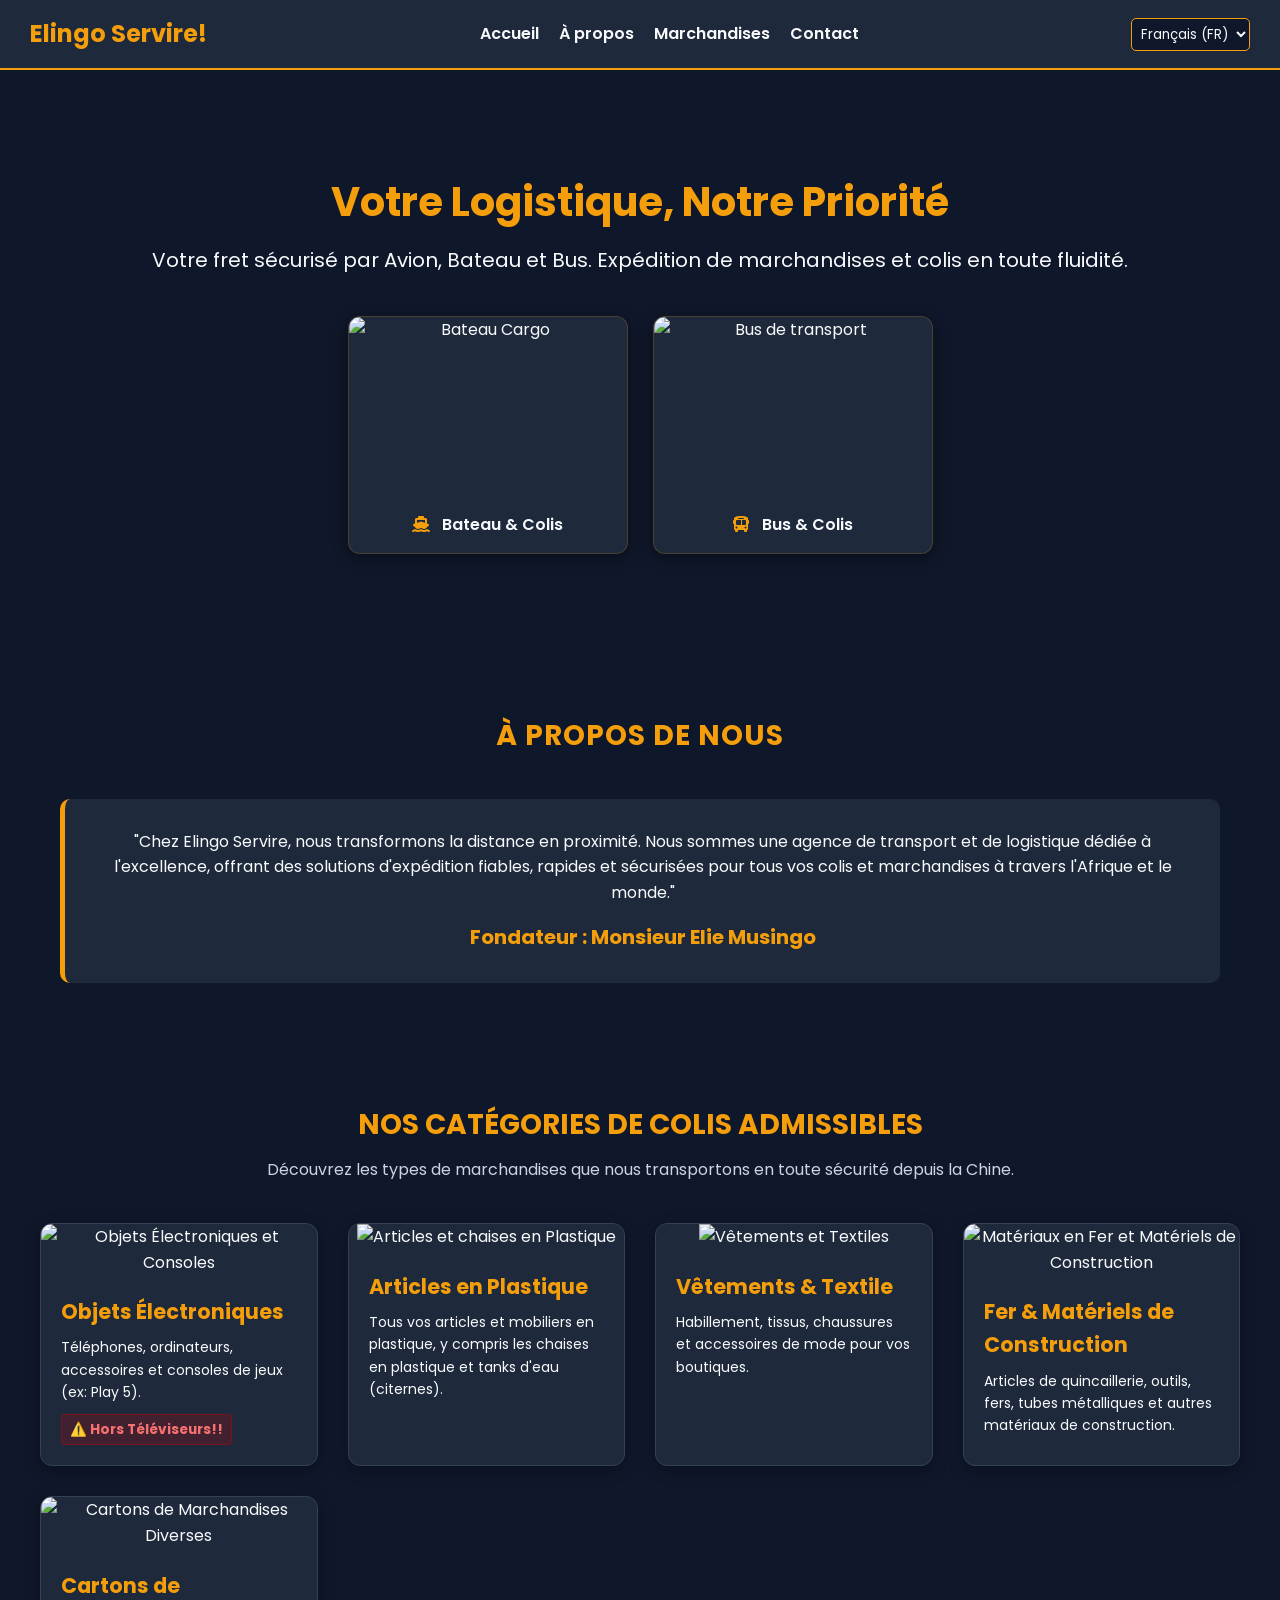
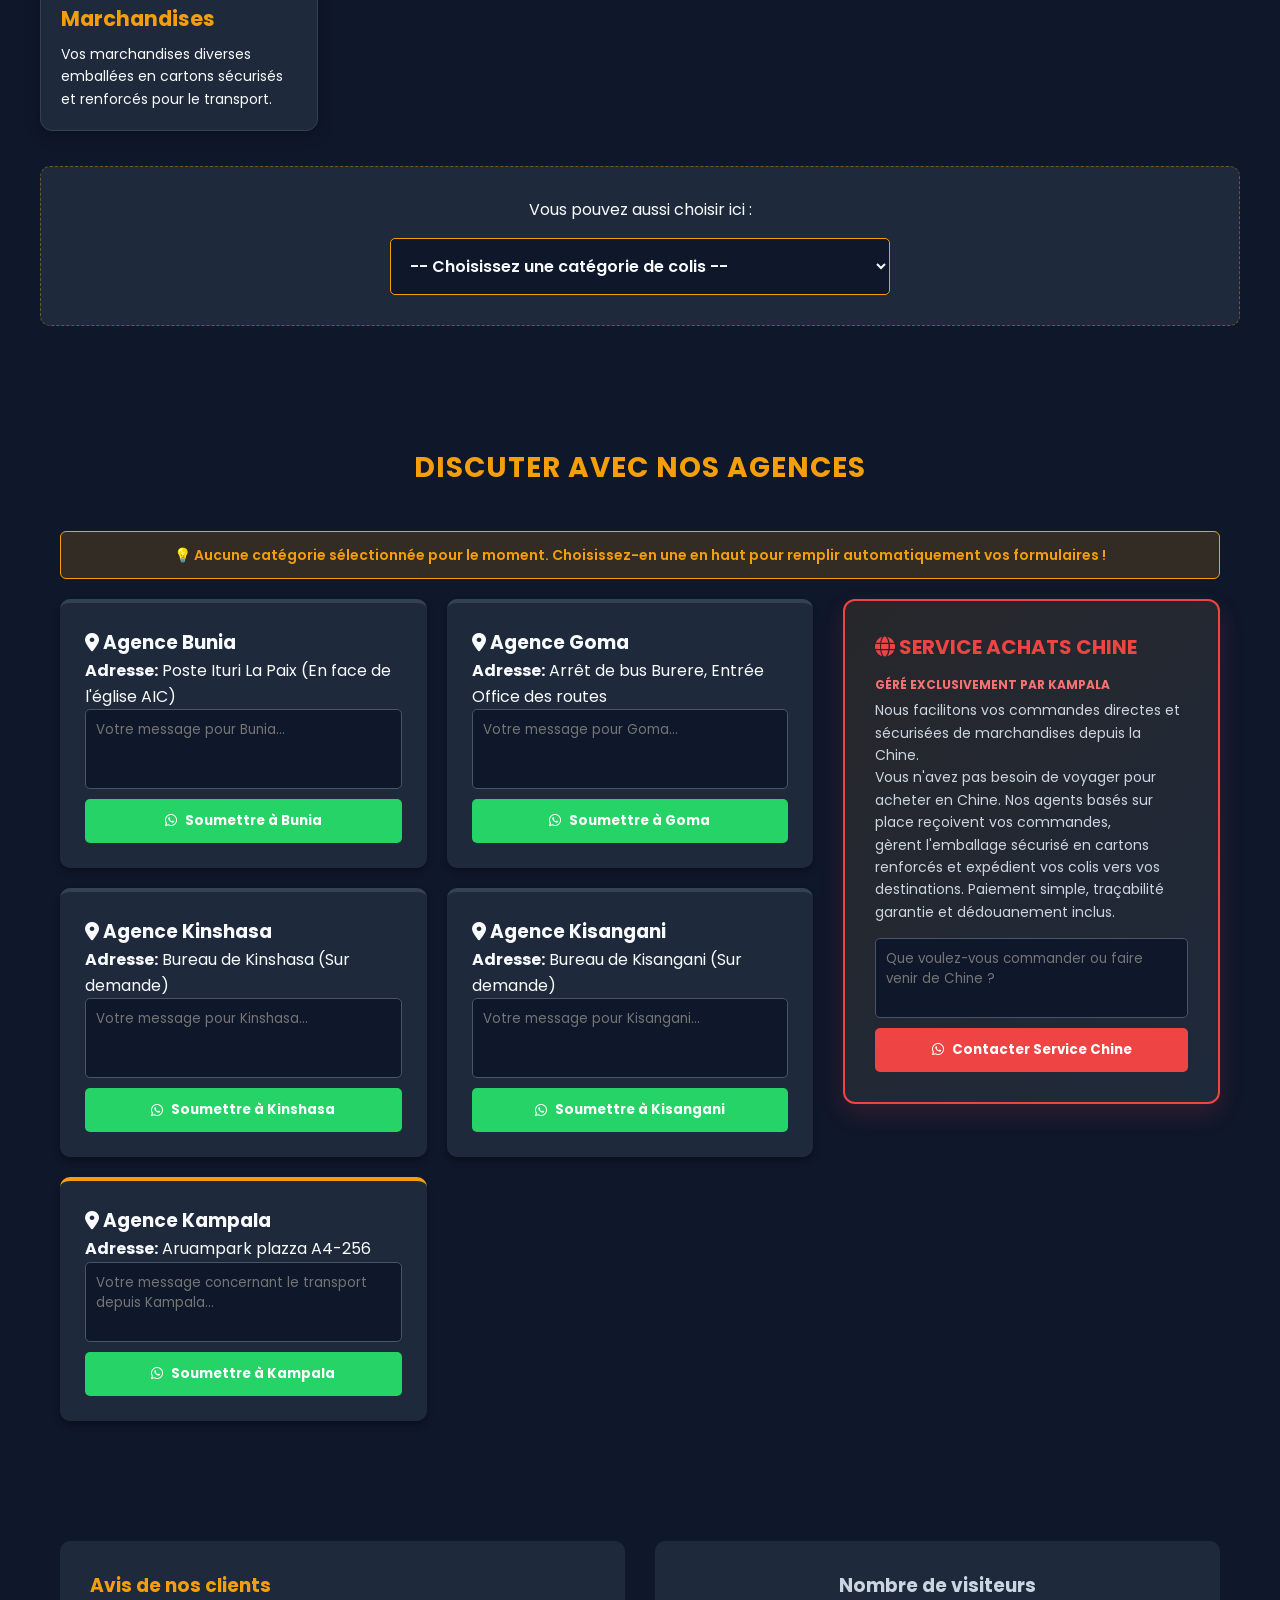
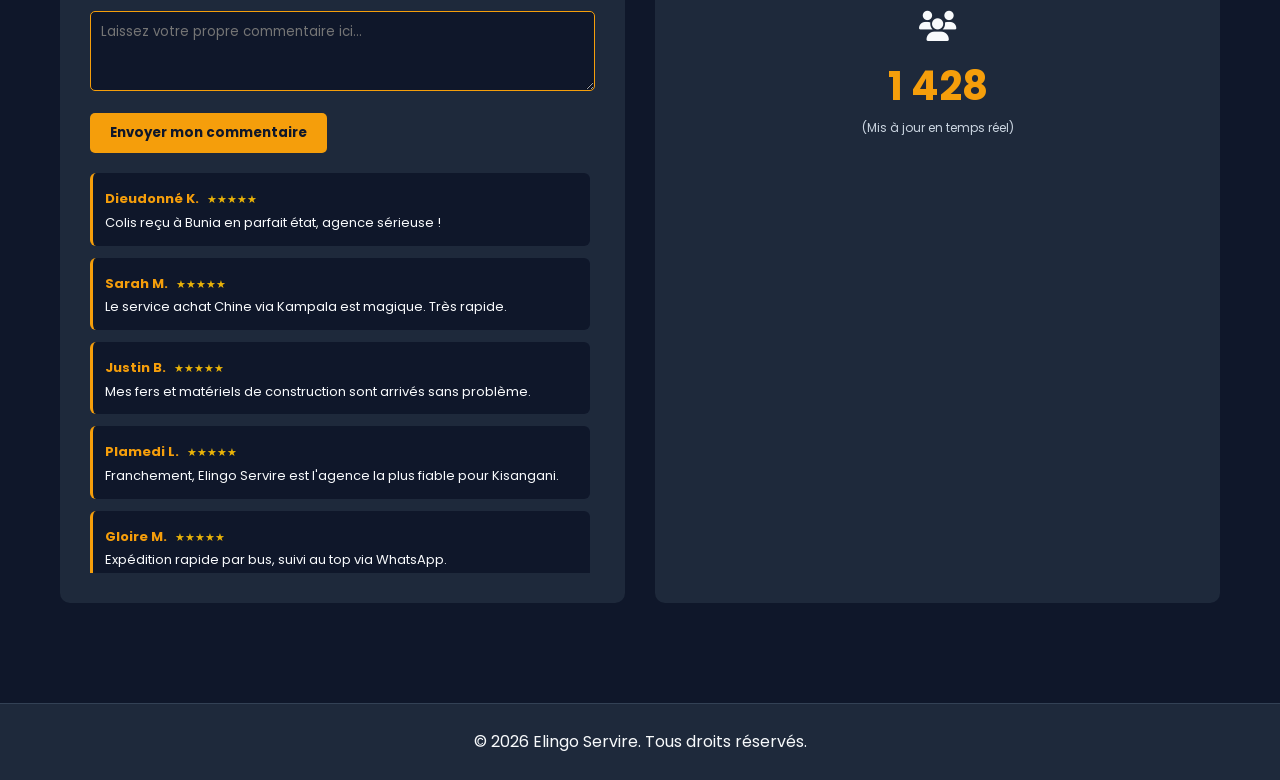
==== index.html @ d3110a07 "Update index.html" ====
<!DOCTYPE html>
<html lang="fr">
<head>
    <meta charset="UTF-8">
    <meta name="viewport" content="width=device-width, initial-scale=1.0">
    <title>Elingo Express - Agence de Transport et Logistique!</title>
    
    <!-- Importation de la police CSS Poppins -->
    <link href="https://fonts.googleapis.com/css2?family=Poppins:wght@300;400;600;700&display=swap" rel="stylesheet">
    <!-- Icônes FontAwesome -->
    <link rel="stylesheet" href="https://cdnjs.cloudflare.com/ajax/libs/font-awesome/6.4.0/css/all.min.css">
    
    <!-- Lien vers le fichier CSS séparé -->
    <link rel="stylesheet" href="styleelingovrai.css">
</head>
<body>

    <!-- HEADER -->
    <header>
        <div class="logo">
            <h1>Elingo Servire!</h1>
        </div>
        <nav>
            <ul>
                <li><a href="#accueil">Accueil</a></li>
                <li><a href="#apropos">À propos</a></li>
                <li><a href="#categories">Marchandises</a></li>
                <li><a href="#contact">Contact</a></li>
            </ul>
        </nav>
        <div class="lang-switch">
            <select>
                <option value="fr">Français (FR)</option>
                <option value="en">English (EN)</option>
            </select>
        </div>
    </header>

    <!-- HERO SECTION -->
    <section id="accueil" class="hero">
        <h2>Votre Logistique, Notre Priorité</h2>
        <p>Votre fret sécurisé par Avion, Bateau et Bus. Expédition de marchandises et colis en toute fluidité.</p>
        
        <div class="transport-grid">
            <div class="transport-card">
                <img src="https://images.unsplash.com/photo-1494412574643-ff11b0a5c1c3?auto=format&fit=crop&q=80&w=500" alt="Bateau Cargo">
                <div class="card-info">
                    <i class="fa-solid fa-ship"></i> Bateau & Colis
                </div>
            </div>
            
            <div class="transport-card">
                <img src="https://images.unsplash.com/photo-1544620347-c4fd4a3d5957?auto=format&fit=crop&q=80&w=500" alt="Bus de transport">
                <div class="card-info">
                    <i class="fa-solid fa-bus"></i> Bus & Colis
                </div>
            </div>
        </div>
    </section>

    <!-- A PROPOS -->
    <section id="apropos" class="section">
        <h2 class="section-title">À Propos de Nous</h2>
        <div class="about-box">
            <p>"Chez Elingo Servire, nous transformons la distance en proximité. Nous sommes une agence de transport et de logistique dédiée à l'excellence, offrant des solutions d'expédition fiables, rapides et sécurisées pour tous vos colis et marchandises à travers l'Afrique et le monde."</p>
            <span class="founder">Fondateur : Monsieur Elie Musingo</span>
        </div>
    </section>

    <!-- Section Catégories de Colis - Elingo Servire -->
    <section id="categories" class="categories-section">
        <h2>Nos Catégories de Colis Admissibles</h2>
        <p class="section-subtitle">Découvrez les types de marchandises que nous transportons en toute sécurité depuis la Chine.</p>

        <div class="categories-grid">
            
            <!-- 1. Objets Électroniques -->
            <div class="category-card">
                <div class="category-image">
                    <img src="https://images.unsplash.com/photo-1511707171634-5f897ff02aa9?auto=format&fit=crop&q=80&w=500" alt="Objets Électroniques et Consoles">
                </div>
                <div class="category-content">
                    <h3>Objets Électroniques</h3>
                    <p>Téléphones, ordinateurs, accessoires et consoles de jeux (ex: Play 5).</p>
                    <span class="warning-tag">⚠️ Hors Téléviseurs!!</span>
                </div>
            </div>

            <!-- 2. Articles en Plastique -->
            <div class="category-card">
                <div class="category-image">
                    <img src="https://images.unsplash.com/photo-1567538096630-e0c55bd6374c?auto=format&fit=crop&q=80&w=500" alt="Articles et chaises en Plastique">
                </div>
                <div class="category-content">
                    <h3>Articles en Plastique</h3>
                    <p>Tous vos articles et mobiliers en plastique, y compris les chaises en plastique et tanks d'eau (citernes).</p>
                </div>
            </div>

            <!-- 3. Vêtements & Textile -->
            <div class="category-card">
                <div class="category-image">
                    <img src="https://images.unsplash.com/photo-1489987707025-afc232f7ea0f?auto=format&fit=crop&q=80&w=500" alt="Vêtements et Textiles">
                </div>
                <div class="category-content">
                    <h3>Vêtements &amp; Textile</h3>
                    <p>Habillement, tissus, chaussures et accessoires de mode pour vos boutiques.</p>
                </div>
            </div>

            <!-- 4. Matériaux en Fer & Construction -->
            <div class="category-card">
                <div class="category-image">
                    <img src="https://images.unsplash.com/photo-1504307651254-35680f356dfd?auto=format&fit=crop&q=80&w=500" alt="Matériaux en Fer et Matériels de Construction">
                </div>
                <div class="category-content">
                    <h3>Fer &amp; Matériels de Construction</h3>
                    <p>Articles de quincaillerie, outils, fers, tubes métalliques et autres matériaux de construction.</p>
                </div>
            </div>

            <!-- 5. Cartons de Marchandises -->
            <div class="category-card">
                <div class="category-image">
                    <img src="https://images.unsplash.com/photo-1566576721346-d4a3b4eaeb55?auto=format&fit=crop&q=80&w=500" alt="Cartons de Marchandises Diverses">
                </div>
                <div class="category-content">
                    <h3>Cartons de Marchandises</h3>
                    <p>Vos marchandises diverses emballées en cartons sécurisés et renforcés pour le transport.</p>
                </div>
            </div>

        </div>

        <!-- Menu déroulant classique mis à jour dynamiquement -->
        <div class="category-selection">
            <p>Vous pouvez aussi choisir ici :</p>
            <select id="main-dropdown" onchange="selectCategory(this.value)">
                <option value="">-- Choisissez une catégorie de colis --</option>
                <option value="Appareils Électroniques (Sauf Télévisions)">Appareils Électroniques (Sauf Télévisions)</option>
                <option value="Articles en Plastique">Articles en Plastique</option>
                <option value="Vêtements et Textiles">Vêtements et Textiles</option>
                <option value="Fer & Matériels de Construction">Fer & Matériels de Construction</option>
                <option value="Cartons de Marchandises">Cartons de Marchandises Diverses</option>
            </select>
        </div>
    </section>

    <!-- SECTION CONTACT -->
    <section id="contact" class="section">
        <h2 class="section-title">Discuter avec nos Agences</h2>
        
        <div class="selection-alert" id="alert-statut">
            💡 Aucune catégorie sélectionnée pour le moment. Choisissez-en une en haut pour remplir automatiquement vos formulaires !
        </div>

        <div class="contact-layout">
            
            <!-- PARTIE GAUCHE : TOUTES LES AGENCES CLASSIQUES -->
            <div class="left-agencies">
                <div class="agencies-grid">
                    
                    <!-- BUNIA -->
                    <div class="agency-card">
                        <h3><i class="fa-solid fa-location-dot"></i> Agence Bunia</h3>
                        <p><strong>Adresse:</strong> Poste Ituri La Paix (En face de l'église AIC)</p>
                        <div class="wa-form">
                            <input type="hidden" id="num-bunia" value="+243813342215">
                            <textarea id="msg-bunia" placeholder="Votre message pour Bunia..."></textarea>
                            <button class="btn-wa" onclick="sendWA('num-bunia', 'msg-bunia')"><i class="fa-brands fa-whatsapp"></i> Soumettre à Bunia</button>
                        </div>
                    </div>

                    <!-- GOMA -->
                    <div class="agency-card">
                        <h3><i class="fa-solid fa-location-dot"></i> Agence Goma</h3>
                        <p><strong>Adresse:</strong> Arrêt de bus Burere, Entrée Office des routes</p>
                        <div class="wa-form">
                            <input type="hidden" id="num-goma" value="+243818542655">
                            <textarea id="msg-goma" placeholder="Votre message pour Goma..."></textarea>
                            <button class="btn-wa" onclick="sendWA('num-goma', 'msg-goma')"><i class="fa-brands fa-whatsapp"></i> Soumettre à Goma</button>
                        </div>
                    </div>

                    <!-- KINSHASA -->
                    <div class="agency-card">
                        <h3><i class="fa-solid fa-location-dot"></i> Agence Kinshasa</h3>
                        <p><strong>Adresse:</strong> Bureau de Kinshasa (Sur demande)</p>
                        <div class="wa-form">
                            <input type="hidden" id="num-kin" value="+243971834538">
                            <textarea id="msg-kin" placeholder="Votre message pour Kinshasa..."></textarea>
                            <button class="btn-wa" onclick="sendWA('num-kin', 'msg-kin')"><i class="fa-brands fa-whatsapp"></i> Soumettre à Kinshasa</button>
                        </div>
                    </div>

                    <!-- KISANGANI -->
                    <div class="agency-card">
                        <h3><i class="fa-solid fa-location-dot"></i> Agence Kisangani</h3>
                        <p><strong>Adresse:</strong> Bureau de Kisangani (Sur demande)</p>
                        <div class="wa-form">
                            <input type="hidden" id="num-kis" value="+243813671477">
                            <textarea id="msg-kis" placeholder="Votre message pour Kisangani..."></textarea>
                            <button class="btn-wa" onclick="sendWA('num-kis', 'msg-kis')"><i class="fa-brands fa-whatsapp"></i> Soumettre à Kisangani</button>
                        </div>
                    </div>

                    <!-- KAMPALA (Transport) -->
                    <div class="agency-card kampala">
                        <h3><i class="fa-solid fa-location-dot"></i> Agence Kampala</h3>
                        <p><strong>Adresse:</strong> Aruampark plazza A4-256</p>
                        <div class="wa-form">
                            <input type="hidden" id="num-kampala" value="+256740598427">
                            <textarea id="msg-kampala" placeholder="Votre message concernant le transport depuis Kampala..."></textarea>
                            <button class="btn-wa" onclick="sendWA('num-kampala', 'msg-kampala')"><i class="fa-brands fa-whatsapp"></i> Soumettre à Kampala</button>
                        </div>
                    </div>

                </div>
            </div>

            <!-- PARTIE DROITE : SERVICE ACHATS CHINE -->
            <div class="right-china-exclusive">
                <div class="china-card">
                    <h3><i class="fa-solid fa-globe"></i> Service Achats Chine</h3>
                    <p style="color: #f87171; font-weight: bold; font-size: 12px; margin-bottom: 5px;">GÉRÉ EXCLUSIVEMENT PAR KAMPALA</p>
                    <p>Nous facilitons vos commandes directes et sécurisées de marchandises depuis la Chine.<br>
                       Vous n'avez pas besoin de voyager pour acheter en Chine. Nos agents basés sur place reçoivent vos commandes,<br>
                       gèrent l'emballage sécurisé en cartons renforcés et expédient vos colis vers vos destinations.
                       Paiement simple, traçabilité garantie et dédouanement inclus.
                    </p>
                    <div class="wa-form">
                        <input type="hidden" id="num-chine" value="+256746023562">
                        <textarea id="msg-chine" placeholder="Que voulez-vous commander ou faire venir de Chine ?"></textarea>
                        <button class="btn-wa" style="background: #ef4444;" onclick="sendWA('num-chine', 'msg-chine')"><i class="fa-brands fa-whatsapp"></i> Contacter Service Chine</button>
                    </div>
                </div>
            </div>

        </div>
    </section>

    <!-- INTERACTION -->
    <section class="section interaction-section">
        <div class="comments">
            <h3 style="color:var(--accent); margin-bottom: 10px;">Avis de nos clients</h3>
            <textarea id="user-new-comment" placeholder="Laissez votre propre commentaire ici..."></textarea>
            <button class="btn-submit" onclick="addUserComment()">Envoyer mon commentaire</button>
            
            <div class="comments-list" id="box-comments">
                <div class="comment-item"><span class="user">Dieudonné K.</span><span class="stars">★★★★★</span><p class="text">Colis reçu à Bunia en parfait état, agence sérieuse !</p></div>
                <div class="comment-item"><span class="user">Sarah M.</span><span class="stars">★★★★★</span><p class="text">Le service achat Chine via Kampala est magique. Très rapide.</p></div>
                <div class="comment-item"><span class="user">Justin B.</span><span class="stars">★★★★★</span><p class="text">Mes fers et matériels de construction sont arrivés sans problème.</p></div>
                <div class="comment-item"><span class="user">Plamedi L.</span><span class="stars">★★★★★</span><p class="text">Franchement, Elingo Servire est l'agence la plus fiable pour Kisangani.</p></div>
                <div class="comment-item"><span class="user">Gloire M.</span><span class="stars">★★★★★</span><p class="text">Expédition rapide par bus, suivi au top via WhatsApp.</p></div>
                <div class="comment-item"><span class="user">Ester N.</span><span class="stars">★★★★★</span><p class="text">Mes cartons de marchandises de Kinshasa sont arrivés à temps.</p></div>
                <div class="comment-item"><span class="user">Moïse T.</span><span class="stars">★★★★★</span><p class="text">Excellent service client à Bunia, très accueillants en face de l'église AIC.</p></div>
                <div class="comment-item"><span class="user">Anny B.</span><span class="stars">★★★★★</span><p class="text">Les vêtements commandés en gros sont arrivés bien emballés.</p></div>
                <div class="comment-item"><span class="user">Christian K.</span><span class="stars">★★★★★</span><p class="text">Aucune casse sur mes articles en plastique, je recommande à 100%.</p></div>
                <div class="comment-item"><span class="user">Papy L.</span><span class="stars">★★★★★</span><p class="text">Mon iPhone est arrivé en sécurité, l'électronique est très bien gérée.</p></div>
                <div class="comment-item"><span class="user">Rachel Z.</span><span class="stars">★★★★★</span><p class="text">Les prix de transport depuis Kampala sont très compétitifs.</p></div>
                <div class="comment-item"><span class="user">Jonathan M.</span><span class="stars">★★★★★</span><p class="text">Le bureau de Goma à l'entrée Office des routes est très pro.</p></div>
                <div class="comment-item"><span class="user">Dorcas K.</span><span class="stars">★★★★★</span><p class="text">Toujours satisfaite de mes expéditions mensuelles avec eux.</p></div>
                <div class="comment-item"><span class="user">Patrick S.</span><span class="stars">★★★★★</span><p class="text">Achat sécurisé en Chine, merci à l'équipe de Kampala pour la gestion.</p></div>
                <div class="comment-item"><span class="user">Grace W.</span><span class="stars">★★★★★</span><p class="text">Rapidité, sécurité et transparence. Rien à dire.</p></div>
                <div class="comment-item"><span class="user">Samuel L.</span><span class="stars">★★★★★</span><p class="text">Mes gros colis en carton sont arrivés intacts à Kisangani.</p></div>
                <div class="comment-item"><span class="user">Nathalie M.</span><span class="stars">★★★★★</span><p class="text">La communication par WhatsApp est directe et instantanée.</p></div>
                <div class="comment-item"><span class="user">David O.</span><span class="stars">★★★★★</span><p class="text">Fidèle client depuis un moment, jamais déçu par Elingo Servire.</p></div>
                <div class="comment-item"><span class="user">Merci J.</span><span class="stars">★★★★★</span><p class="text">Le chargement par bateau arrive exactement à la date prévue.</p></div>
                <div class="comment-item"><span class="user">Isaac T.</span><span class="stars">★★★★★</span><p class="text">Meilleure agence de logistique pour expédier vers l'Ituri !</p></div>
            </div>
        </div>
        
        <div class="stats" style="text-align: center;">
            <h3 style="color:var(--text-muted);">Nombre de visiteurs</h3>
            <i class="fa-solid fa-users" style="font-size: 30px; margin-top: 10px;"></i>
            <span class="counter" id="visitor-count">1 428</span>
            <p style="font-size: 12px; color: var(--text-muted);">(Mis à jour en temps réel)</p>
        </div>
    </section>

    <!-- FOOTER -->
    <footer>
        <p>&copy; 2026 Elingo Servire. Tous droits réservés.</p>
    </footer>

    <!-- SCRIPT LOGIQUE DES ACTIONS -->
    <script>
        function selectCategory(categoryName) {
            if(!categoryName) return;

            // 1. Mettre à jour l'alerte de statut informative
            document.getElementById('alert-statut').innerHTML = "✅ Catégorie choisie : <strong>" + categoryName + "</strong>. Choisissez maintenant l'agence ci-dessous pour envoyer votre demande.";
            document.getElementById('alert-statut').style.background = "rgba(37, 211, 102, 0.15)";
            document.getElementById('alert-statut').style.borderColor = "#25D366";
            document.getElementById('alert-statut').style.color = "#25D366";

            // 2. Préremplir automatiquement les zones de texte de chaque agence
            var defaultText = "Bonjour Elingo Express, je souhaite expédier un colis de la catégorie : " + categoryName + ". Pouvez-vous me donner la procédure et les tarifs ?";
            var chinaText = "Bonjour, je souhaite effectuer des achats en Chine concernant des articles de type : " + categoryName + ". Comment faire ?";
            
            document.getElementById('msg-bunia').value = defaultText;
            document.getElementById('msg-goma').value = defaultText;
            document.getElementById('msg-kin').value = defaultText;
            document.getElementById('msg-kis').value = defaultText;
            document.getElementById('msg-kampala').value = defaultText;
            document.getElementById('msg-chine').value = chinaText;

            // 3. Scroller l'utilisateur vers la section des agences
            document.getElementById('contact').scrollIntoView({ behavior: 'smooth' });
        }

        function sendWA(idNumber, idMessage) {
            var phoneNumber = document.getElementById(idNumber).value;
            var message = document.getElementById(idMessage).value;
            
            if(message.trim() === "") {
                alert("Veuillez d'abord choisir une catégorie d'article en haut ou écrire un message.");
                return;
            }
            
            var url = "https://wa.me/" + phoneNumber + "?text=" + encodeURIComponent(message);
            window.open(url, "_blank");
        }

        function addUserComment() {
            var txt = document.getElementById('user-new-comment').value;
            if(txt.trim() === "") {
                alert("Veuillez écrire un texte d'abord.");
                return;
            }
            var container = document.getElementById('box-comments');
            var div = document.createElement('div');
            div.className = 'comment-item';
            div.innerHTML = '<span class="user">Client Anonyme</span><span class="stars">★★★★★</span><p class="text">' + txt + '</p>';
            container.insertBefore(div, container.firstChild);
            document.getElementById('user-new-comment').value = "";
            alert("Merci pour votre avis !");
        }

        let count = 1428;
        setInterval(() => {
            if(Math.random() > 0.7) {
                count++;
                document.getElementById('visitor-count').innerText = count.toLocaleString('fr-FR');
            }
        }, 5000);
    </script>
</body>
</html>
---- styleelingovrai.css ----
/* Thème sombre, moderne et professionnel */
:root {
    --bg-dark: #0f172a;      /* Bleu nuit profond */
    --bg-card: #1e293b;      /* Bleu gris pour les sections */
    --accent: #f59e0b;       /* Orange/Or pour l'action */
    --text-light: #f8fafc;   /* Blanc cassé pour le texte */
    --text-muted: #cbd5e1;
    --transition: all 0.3s ease;
}

* {
    box-sizing: border-box;
    margin: 0;
    padding: 0;
    font-family: 'Poppins', sans-serif;
}

body {
    background-color: var(--bg-dark);
    color: var(--text-light);
    line-height: 1.6;
    scroll-behavior: smooth; /* Défilement fluide automatique */
}

/* --- HEADER & NAVIGATION --- */
header {
    background-color: var(--bg-card);
    padding: 15px 30px;
    display: flex;
    justify-content: space-between;
    align-items: center;
    border-bottom: 2px solid var(--accent);
    position: sticky;
    top: 0;
    z-index: 1000;
}
.logo h1 {
    color: var(--accent);
    font-weight: 700;
    font-size: 24px;
}
nav ul {
    list-style: none;
    display: flex;
    gap: 20px;
}
nav a {
    color: var(--text-light);
    text-decoration: none;
    font-weight: 600;
    transition: var(--transition);
}
nav a:hover { color: var(--accent); }

.lang-switch select {
    background: var(--bg-dark);
    color: var(--text-light);
    border: 1px solid var(--accent);
    padding: 5px;
    border-radius: 5px;
    cursor: pointer;
}

/* --- HERO SECTION --- */
.hero {
    text-align: center;
    padding: 100px 20px;
    background: linear-gradient(rgba(15, 23, 42, 0.88), rgba(15, 23, 42, 0.88)), url('https://images.unsplash.com/photo-1586528116311-ad8dd3c8310d?auto=format&fit=crop&q=80&w=1200') center/cover no-repeat;
}
.hero h2 { font-size: 40px; margin-bottom: 10px; color: var(--accent); font-weight: 700; }
.hero p { font-size: 20px; color: var(--text-light); margin-bottom: 40px; }

.transport-grid {
    display: flex;
    justify-content: center;
    gap: 25px;
    max-width: 800px;
    margin: 0 auto;
    flex-wrap: wrap;
}
.transport-card {
    background: var(--bg-card);
    border-radius: 12px;
    overflow: hidden;
    border: 1px solid rgba(245, 158, 11, 0.2);
    box-shadow: 0 4px 15px rgba(0,0,0,0.4);
    width: 280px;
    transition: var(--transition);
}
.transport-card:hover {
    transform: translateY(-5px);
    border-color: var(--accent);
    box-shadow: 0 8px 25px rgba(245, 158, 11, 0.2);
}
.transport-card img {
    width: 100%;
    height: 180px;
    object-fit: cover;
    display: block;
}
.transport-card .card-info {
    padding: 15px;
    text-align: center;
    font-weight: 600;
    font-size: 16px;
}
.transport-card i { color: var(--accent); margin-right: 8px; }

/* --- SECTIONS COMMUNES --- */
.section { padding: 60px 20px; max-width: 1200px; margin: 0 auto; }
.section-title {
    text-align: center;
    font-size: 28px;
    margin-bottom: 40px;
    color: var(--accent);
    text-transform: uppercase;
    font-weight: 700;
    letter-spacing: 1px;
}

/* --- A PROPOS --- */
.about-box {
    background: var(--bg-card);
    padding: 30px;
    border-radius: 10px;
    text-align: center;
    border-left: 5px solid var(--accent);
}
.founder { font-weight: bold; color: var(--accent); font-size: 20px; margin-top: 15px; display: block; }

/* --- SECTIONS DES CATÉGORIES (Intégrée au Thème Sombre) --- */
.categories-section {
    padding: 60px 20px;
    text-align: center;
    background-color: var(--bg-dark);
}
.categories-section h2 {
    font-size: 28px;
    color: var(--accent);
    text-transform: uppercase;
    font-weight: 700;
    margin-bottom: 10px;
}
.section-subtitle {
    color: var(--text-muted);
    margin-bottom: 40px;
}
.categories-grid {
    display: grid;
    grid-template-columns: repeat(auto-fit, minmax(250px, 1fr));
    gap: 30px;
    max-width: 1200px;
    margin: 0 auto 35px auto;
}
.category-card {
    background: var(--bg-card);
    border-radius: 12px;
    overflow: hidden;
    box-shadow: 0 4px 15px rgba(0,0,0,0.3);
    border: 1px solid #334155;
    transition: var(--transition);
}
.category-card:hover {
    transform: translateY(-5px);
    border-color: var(--accent);
}
.category-image img {
    width: 100%;
    height: 200px;
    object-fit: cover;
}
.category-content {
    padding: 20px;
    text-align: left;
}
.category-content h3 {
    margin-top: 0;
    color: var(--accent);
    font-size: 1.3rem;
    margin-bottom: 8px;
}
.category-content p {
    font-size: 14px;
    color: var(--text-light);
}
.warning-tag {
    display: inline-block;
    margin-top: 10px;
    background-color: rgba(204, 0, 0, 0.2);
    color: #f87171;
    padding: 4px 8px;
    border-radius: 4px;
    font-size: 0.85rem;
    font-weight: bold;
    border: 1px solid rgba(204, 0, 0, 0.4);
}

.category-selection {
    background: var(--bg-card);
    padding: 30px;
    border-radius: 10px;
    text-align: center;
    border: 1px dashed rgba(245, 158, 11, 0.4);
    max-width: 1200px;
    margin: 0 auto;
}
.category-selection select {
    width: 100%;
    max-width: 500px;
    padding: 15px;
    font-size: 16px;
    background: var(--bg-dark);
    color: var(--text-light);
    border: 1px solid var(--accent);
    border-radius: 5px;
    margin-top: 15px;
    cursor: pointer;
    font-weight: 600;
}

/* --- STRUCTURE POUR METTRE LA CHINE À CÔTÉ --- */
.contact-layout {
    display: flex;
    gap: 30px;
    align-items: flex-start;
    flex-wrap: wrap;
}
.left-agencies {
    flex: 2;
    min-width: 300px;
}
.right-china-exclusive {
    flex: 1;
    min-width: 280px;
    position: sticky;
    top: 90px; /* Reste visible au défilement */
}
.agencies-grid {
    display: grid;
    grid-template-columns: repeat(auto-fit, minmax(280px, 1fr));
    gap: 20px;
}
.agency-card {
    background: var(--bg-card);
    padding: 25px;
    border-radius: 10px;
    box-shadow: 0 4px 6px rgba(0,0,0,0.3);
    border-top: 4px solid #334155;
    transition: var(--transition);
}
.agency-card.kampala { border-top-color: var(--accent); } 

/* Style spécial pour la Chine */
.china-card {
    background: linear-gradient(135deg, #27272a 0%, #1e293b 100%);
    padding: 30px;
    border-radius: 12px;
    box-shadow: 0 10px 25px rgba(239, 68, 68, 0.15);
    border: 2px solid #ef4444;
}
.china-card h3 { color: #ef4444; margin-bottom: 12px; font-size: 20px; text-transform: uppercase; }
.china-card p { font-size: 14px; margin-bottom: 15px; color: var(--text-muted); }

/* Message d'alerte */
.selection-alert {
    background: rgba(245, 158, 11, 0.15);
    border: 1px solid var(--accent);
    color: var(--accent);
    padding: 12px;
    border-radius: 6px;
    margin-bottom: 20px;
    font-weight: 600;
    text-align: center;
    font-size: 14px;
}

.wa-form { display: flex; flex-direction: column; gap: 10px; }
.wa-form textarea {
    background: var(--bg-dark);
    color: var(--text-light);
    border: 1px solid #475569;
    padding: 10px;
    border-radius: 5px;
    resize: none;
    height: 80px;
}
.btn-wa {
    background: #25D366; 
    color: white;
    border: none;
    padding: 12px;
    border-radius: 5px;
    font-weight: bold;
    cursor: pointer;
    transition: var(--transition);
    display: flex;
    justify-content: center;
    align-items: center;
    gap: 8px;
}
.btn-wa:hover { background: #1ebe57; transform: translateY(-2px); }

/* --- INTERACTION & COMMENTAIRES --- */
.interaction-section {
    display: flex;
    gap: 30px;
    flex-wrap: wrap;
}
.comments, .stats {
    background: var(--bg-card);
    padding: 30px;
    border-radius: 10px;
    flex: 1;
    min-width: 300px;
}
.comments textarea {
    width: 100%; height: 80px; margin-bottom: 15px;
    background: var(--bg-dark); color: white; border: 1px solid var(--accent); padding: 10px;
    border-radius: 5px;
}
.btn-submit { background: var(--accent); color: var(--bg-dark); border: none; padding: 10px 20px; font-weight: bold; cursor: pointer; border-radius: 5px; transition: var(--transition); }
.btn-submit:hover { opacity: 0.9; }

.comments-list {
    max-height: 400px;
    overflow-y: auto;
    margin-top: 20px;
    padding-right: 5px;
    display: flex;
    flex-direction: column;
    gap: 12px;
}
.comments-list::-webkit-scrollbar { width: 6px; }
.comments-list::-webkit-scrollbar-thumb { background: var(--accent); border-radius: 3px; }

.comment-item {
    background: var(--bg-dark);
    padding: 12px;
    border-radius: 6px;
    border-left: 3px solid var(--accent);
}
.comment-item .user { font-weight: bold; color: var(--accent); font-size: 13px; }
.comment-item .text { font-size: 13px; color: var(--text-light); margin-top: 2px; }
.comment-item .stars { color: #eab308; font-size: 11px; margin-left: 8px; }

.counter { font-size: 40px; color: var(--accent); font-weight: bold; display: block; margin-top: 10px; }

footer { text-align: center; padding: 25px; background: var(--bg-card); margin-top: 40px; border-top: 1px solid #334155; }
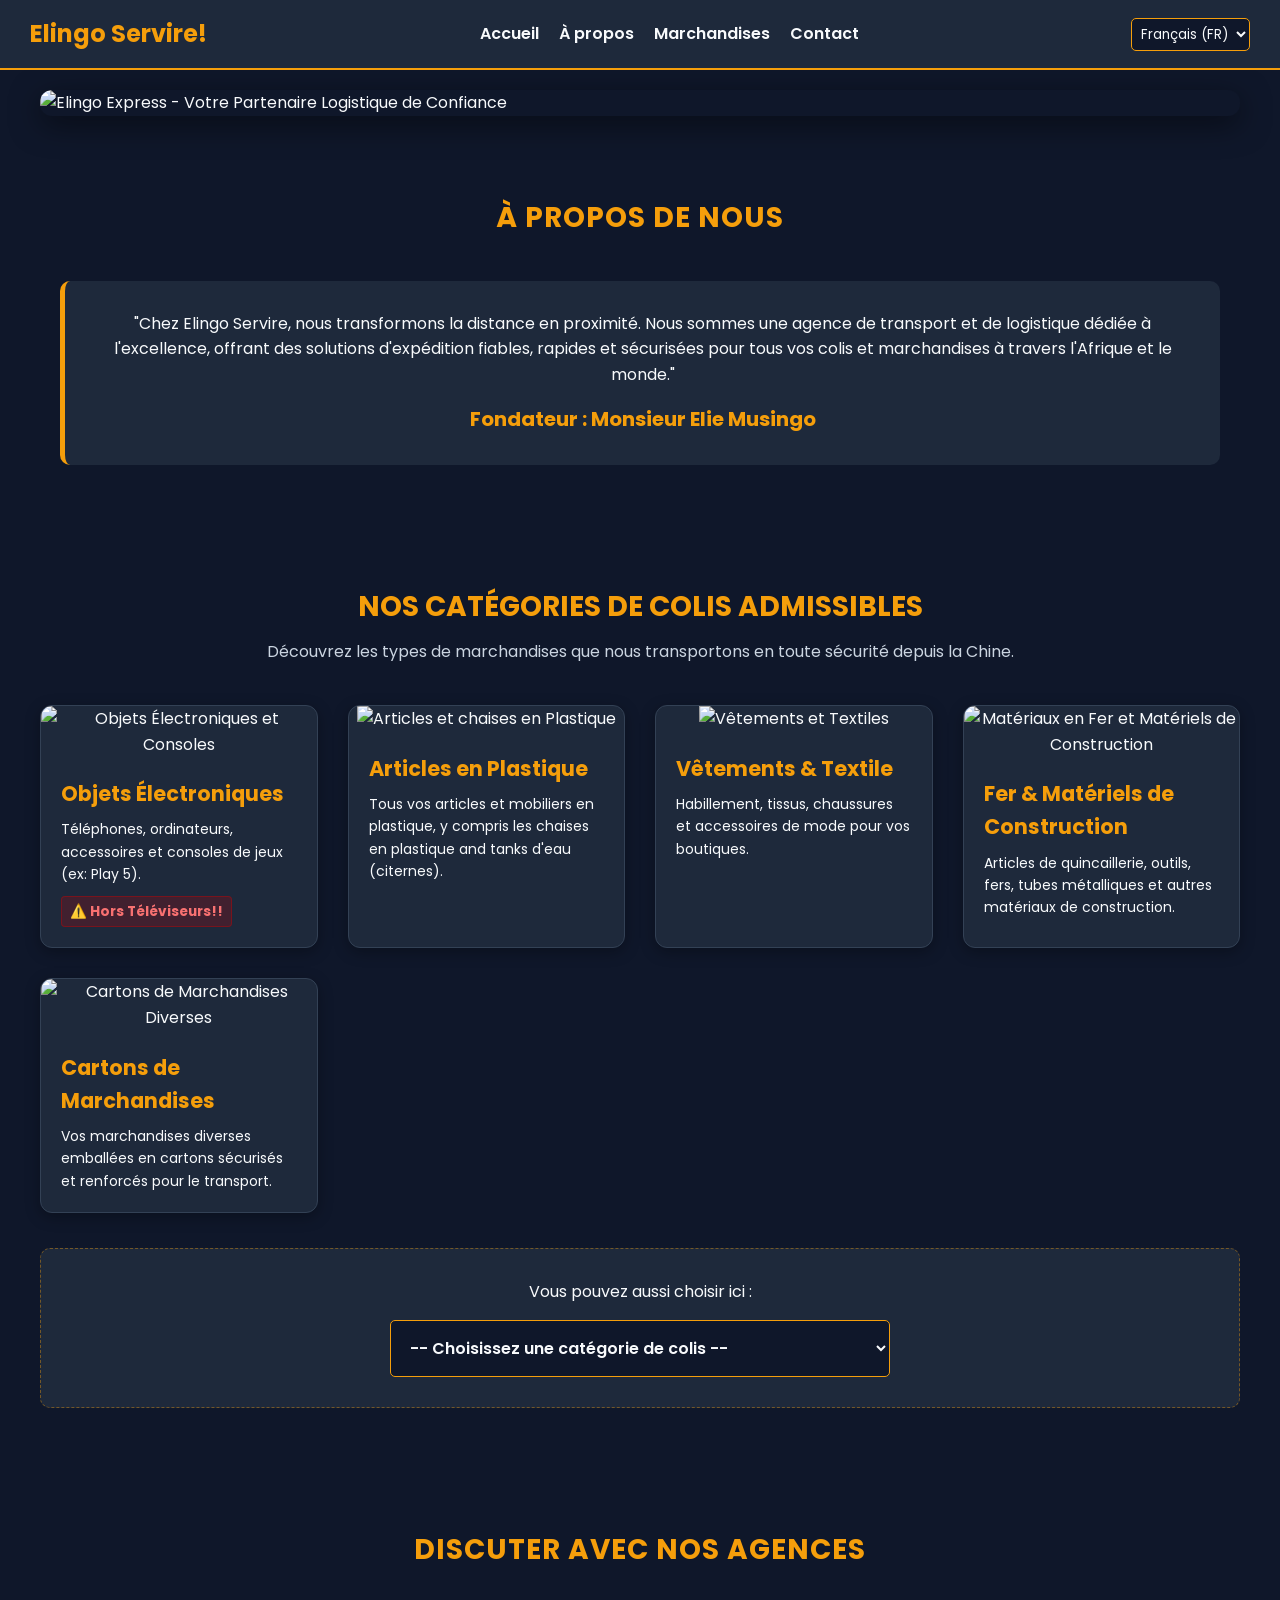
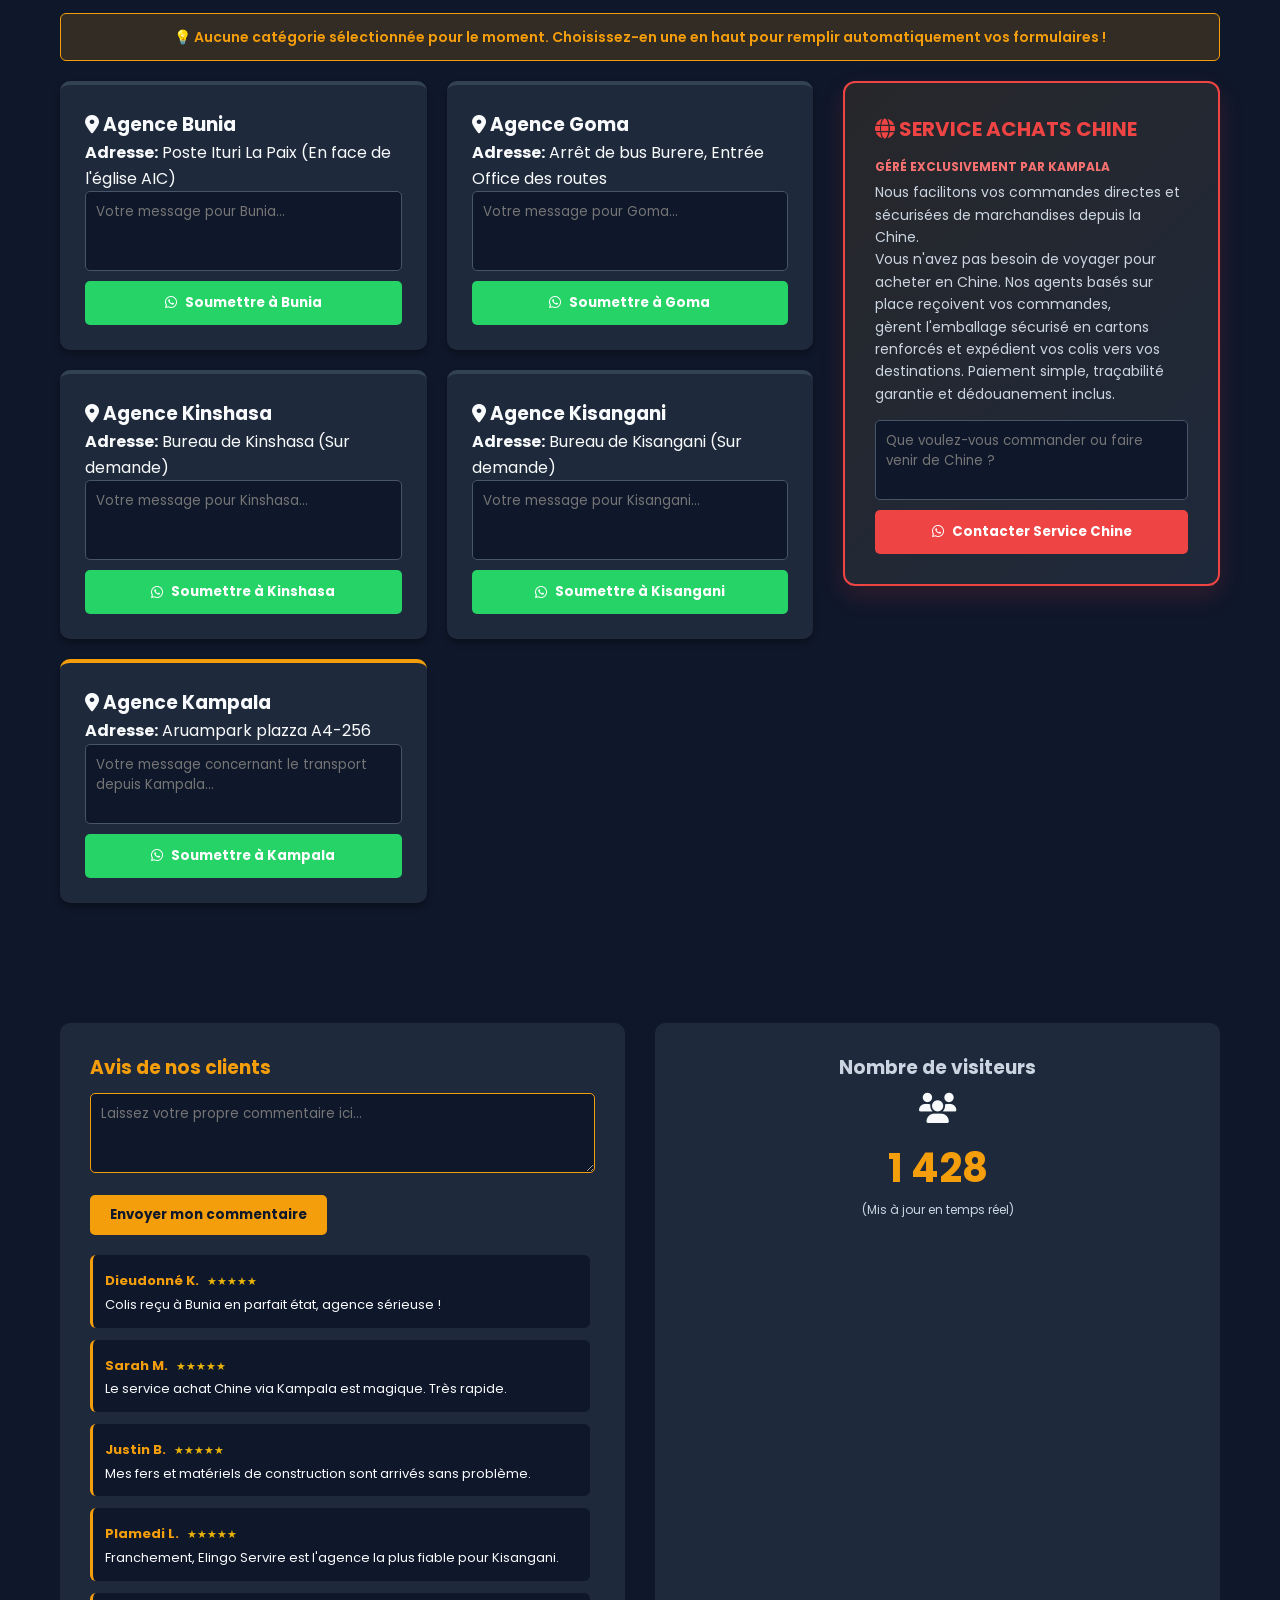
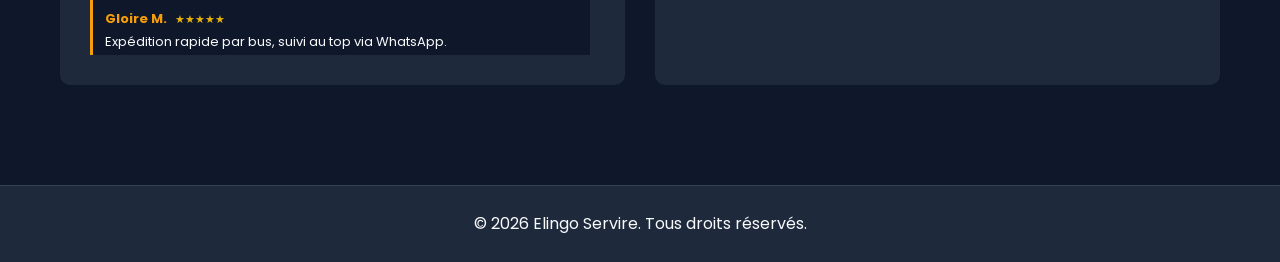
==== commit 90846b68: "Update index.html" ====
--- a/index.html
+++ b/index.html
@@ -5,17 +5,13 @@
     <meta name="viewport" content="width=device-width, initial-scale=1.0">
     <title>Elingo Express - Agence de Transport et Logistique!</title>
     
-    <!-- Importation de la police CSS Poppins -->
     <link href="https://fonts.googleapis.com/css2?family=Poppins:wght@300;400;600;700&display=swap" rel="stylesheet">
-    <!-- Icônes FontAwesome -->
     <link rel="stylesheet" href="https://cdnjs.cloudflare.com/ajax/libs/font-awesome/6.4.0/css/all.min.css">
     
-    <!-- Lien vers le fichier CSS séparé -->
     <link rel="stylesheet" href="styleelingovrai.css">
 </head>
 <body>
 
-    <!-- HEADER -->
     <header>
         <div class="logo">
             <h1>Elingo Servire!</h1>
@@ -36,29 +32,12 @@
         </div>
     </header>
 
-    <!-- HERO SECTION -->
-    <section id="accueil" class="hero">
-        <h2>Votre Logistique, Notre Priorité</h2>
-        <p>Votre fret sécurisé par Avion, Bateau et Bus. Expédition de marchandises et colis en toute fluidité.</p>
-        
-        <div class="transport-grid">
-            <div class="transport-card">
-                <img src="https://images.unsplash.com/photo-1494412574643-ff11b0a5c1c3?auto=format&fit=crop&q=80&w=500" alt="Bateau Cargo">
-                <div class="card-info">
-                    <i class="fa-solid fa-ship"></i> Bateau & Colis
-                </div>
-            </div>
-            
-            <div class="transport-card">
-                <img src="https://images.unsplash.com/photo-1544620347-c4fd4a3d5957?auto=format&fit=crop&q=80&w=500" alt="Bus de transport">
-                <div class="card-info">
-                    <i class="fa-solid fa-bus"></i> Bus & Colis
-                </div>
-            </div>
-        </div>
-    </section>
-
-    <!-- A PROPOS -->
+    <section id="accueil" class="hero-banniere">
+        <div class="banniere-container">
+            <img src="banniere-elingo.jpg" alt="Elingo Express - Votre Partenaire Logistique de Confiance" class="img-responsive-banniere">
+        </div>
+    </section>
+
     <section id="apropos" class="section">
         <h2 class="section-title">À Propos de Nous</h2>
         <div class="about-box">
@@ -67,14 +46,12 @@
         </div>
     </section>
 
-    <!-- Section Catégories de Colis - Elingo Servire -->
     <section id="categories" class="categories-section">
         <h2>Nos Catégories de Colis Admissibles</h2>
         <p class="section-subtitle">Découvrez les types de marchandises que nous transportons en toute sécurité depuis la Chine.</p>
 
         <div class="categories-grid">
             
-            <!-- 1. Objets Électroniques -->
             <div class="category-card">
                 <div class="category-image">
                     <img src="https://images.unsplash.com/photo-1511707171634-5f897ff02aa9?auto=format&fit=crop&q=80&w=500" alt="Objets Électroniques et Consoles">
@@ -86,18 +63,16 @@
                 </div>
             </div>
 
-            <!-- 2. Articles en Plastique -->
             <div class="category-card">
                 <div class="category-image">
                     <img src="https://images.unsplash.com/photo-1567538096630-e0c55bd6374c?auto=format&fit=crop&q=80&w=500" alt="Articles et chaises en Plastique">
                 </div>
                 <div class="category-content">
                     <h3>Articles en Plastique</h3>
-                    <p>Tous vos articles et mobiliers en plastique, y compris les chaises en plastique et tanks d'eau (citernes).</p>
-                </div>
-            </div>
-
-            <!-- 3. Vêtements & Textile -->
+                    <p>Tous vos articles et mobiliers en plastique, y compris les chaises en plastique and tanks d'eau (citernes).</p>
+                </div>
+            </div>
+
             <div class="category-card">
                 <div class="category-image">
                     <img src="https://images.unsplash.com/photo-1489987707025-afc232f7ea0f?auto=format&fit=crop&q=80&w=500" alt="Vêtements et Textiles">
@@ -108,7 +83,6 @@
                 </div>
             </div>
 
-            <!-- 4. Matériaux en Fer & Construction -->
             <div class="category-card">
                 <div class="category-image">
                     <img src="https://images.unsplash.com/photo-1504307651254-35680f356dfd?auto=format&fit=crop&q=80&w=500" alt="Matériaux en Fer et Matériels de Construction">
@@ -119,7 +93,6 @@
                 </div>
             </div>
 
-            <!-- 5. Cartons de Marchandises -->
             <div class="category-card">
                 <div class="category-image">
                     <img src="https://images.unsplash.com/photo-1566576721346-d4a3b4eaeb55?auto=format&fit=crop&q=80&w=500" alt="Cartons de Marchandises Diverses">
@@ -132,7 +105,6 @@
 
         </div>
 
-        <!-- Menu déroulant classique mis à jour dynamiquement -->
         <div class="category-selection">
             <p>Vous pouvez aussi choisir ici :</p>
             <select id="main-dropdown" onchange="selectCategory(this.value)">
@@ -146,7 +118,6 @@
         </div>
     </section>
 
-    <!-- SECTION CONTACT -->
     <section id="contact" class="section">
         <h2 class="section-title">Discuter avec nos Agences</h2>
         
@@ -156,11 +127,9 @@
 
         <div class="contact-layout">
             
-            <!-- PARTIE GAUCHE : TOUTES LES AGENCES CLASSIQUES -->
             <div class="left-agencies">
                 <div class="agencies-grid">
                     
-                    <!-- BUNIA -->
                     <div class="agency-card">
                         <h3><i class="fa-solid fa-location-dot"></i> Agence Bunia</h3>
                         <p><strong>Adresse:</strong> Poste Ituri La Paix (En face de l'église AIC)</p>
@@ -171,7 +140,6 @@
                         </div>
                     </div>
 
-                    <!-- GOMA -->
                     <div class="agency-card">
                         <h3><i class="fa-solid fa-location-dot"></i> Agence Goma</h3>
                         <p><strong>Adresse:</strong> Arrêt de bus Burere, Entrée Office des routes</p>
@@ -182,7 +150,6 @@
                         </div>
                     </div>
 
-                    <!-- KINSHASA -->
                     <div class="agency-card">
                         <h3><i class="fa-solid fa-location-dot"></i> Agence Kinshasa</h3>
                         <p><strong>Adresse:</strong> Bureau de Kinshasa (Sur demande)</p>
@@ -193,7 +160,6 @@
                         </div>
                     </div>
 
-                    <!-- KISANGANI -->
                     <div class="agency-card">
                         <h3><i class="fa-solid fa-location-dot"></i> Agence Kisangani</h3>
                         <p><strong>Adresse:</strong> Bureau de Kisangani (Sur demande)</p>
@@ -204,7 +170,6 @@
                         </div>
                     </div>
 
-                    <!-- KAMPALA (Transport) -->
                     <div class="agency-card kampala">
                         <h3><i class="fa-solid fa-location-dot"></i> Agence Kampala</h3>
                         <p><strong>Adresse:</strong> Aruampark plazza A4-256</p>
@@ -218,7 +183,6 @@
                 </div>
             </div>
 
-            <!-- PARTIE DROITE : SERVICE ACHATS CHINE -->
             <div class="right-china-exclusive">
                 <div class="china-card">
                     <h3><i class="fa-solid fa-globe"></i> Service Achats Chine</h3>
@@ -239,7 +203,6 @@
         </div>
     </section>
 
-    <!-- INTERACTION -->
     <section class="section interaction-section">
         <div class="comments">
             <h3 style="color:var(--accent); margin-bottom: 10px;">Avis de nos clients</h3>
@@ -278,12 +241,10 @@
         </div>
     </section>
 
-    <!-- FOOTER -->
     <footer>
         <p>&copy; 2026 Elingo Servire. Tous droits réservés.</p>
     </footer>
 
-    <!-- SCRIPT LOGIQUE DES ACTIONS -->
     <script>
         function selectCategory(categoryName) {
             if(!categoryName) return;
--- a/styleelingovrai.css
+++ b/styleelingovrai.css
@@ -61,50 +61,29 @@
     cursor: pointer;
 }
 
-/* --- HERO SECTION --- */
-.hero {
-    text-align: center;
-    padding: 100px 20px;
-    background: linear-gradient(rgba(15, 23, 42, 0.88), rgba(15, 23, 42, 0.88)), url('https://images.unsplash.com/photo-1586528116311-ad8dd3c8310d?auto=format&fit=crop&q=80&w=1200') center/cover no-repeat;
-}
-.hero h2 { font-size: 40px; margin-bottom: 10px; color: var(--accent); font-weight: 700; }
-.hero p { font-size: 20px; color: var(--text-light); margin-bottom: 40px; }
-
-.transport-grid {
+/* --- HERO SECTION NOUVELLE MODIFICATION --- */
+.hero-banniere {
+    width: 100%;
+    background-color: var(--bg-dark);
+    padding: 20px 0;
     display: flex;
     justify-content: center;
-    gap: 25px;
-    max-width: 800px;
+    align-items: center;
+}
+.banniere-container {
+    max-width: 1200px;
+    width: 95%;
     margin: 0 auto;
-    flex-wrap: wrap;
-}
-.transport-card {
-    background: var(--bg-card);
     border-radius: 12px;
     overflow: hidden;
-    border: 1px solid rgba(245, 158, 11, 0.2);
-    box-shadow: 0 4px 15px rgba(0,0,0,0.4);
-    width: 280px;
-    transition: var(--transition);
-}
-.transport-card:hover {
-    transform: translateY(-5px);
-    border-color: var(--accent);
-    box-shadow: 0 8px 25px rgba(245, 158, 11, 0.2);
-}
-.transport-card img {
+    box-shadow: 0 8px 30px rgba(0, 0, 0, 0.5);
+}
+.img-responsive-banniere {
     width: 100%;
-    height: 180px;
+    height: auto;
+    display: block;
     object-fit: cover;
-    display: block;
-}
-.transport-card .card-info {
-    padding: 15px;
-    text-align: center;
-    font-weight: 600;
-    font-size: 16px;
-}
-.transport-card i { color: var(--accent); margin-right: 8px; }
+}
 
 /* --- SECTIONS COMMUNES --- */
 .section { padding: 60px 20px; max-width: 1200px; margin: 0 auto; }
@@ -128,7 +107,7 @@
 }
 .founder { font-weight: bold; color: var(--accent); font-size: 20px; margin-top: 15px; display: block; }
 
-/* --- SECTIONS DES CATÉGORIES (Intégrée au Thème Sombre) --- */
+/* --- SECTIONS DES CATÉGORIES --- */
 .categories-section {
     padding: 60px 20px;
     text-align: center;
@@ -233,7 +212,7 @@
     flex: 1;
     min-width: 280px;
     position: sticky;
-    top: 90px; /* Reste visible au défilement */
+    top: 90px;
 }
 .agencies-grid {
     display: grid;
@@ -250,7 +229,6 @@
 }
 .agency-card.kampala { border-top-color: var(--accent); } 
 
-/* Style spécial pour la Chine */
 .china-card {
     background: linear-gradient(135deg, #27272a 0%, #1e293b 100%);
     padding: 30px;
@@ -261,7 +239,6 @@
 .china-card h3 { color: #ef4444; margin-bottom: 12px; font-size: 20px; text-transform: uppercase; }
 .china-card p { font-size: 14px; margin-bottom: 15px; color: var(--text-muted); }
 
-/* Message d'alerte */
 .selection-alert {
     background: rgba(245, 158, 11, 0.15);
     border: 1px solid var(--accent);
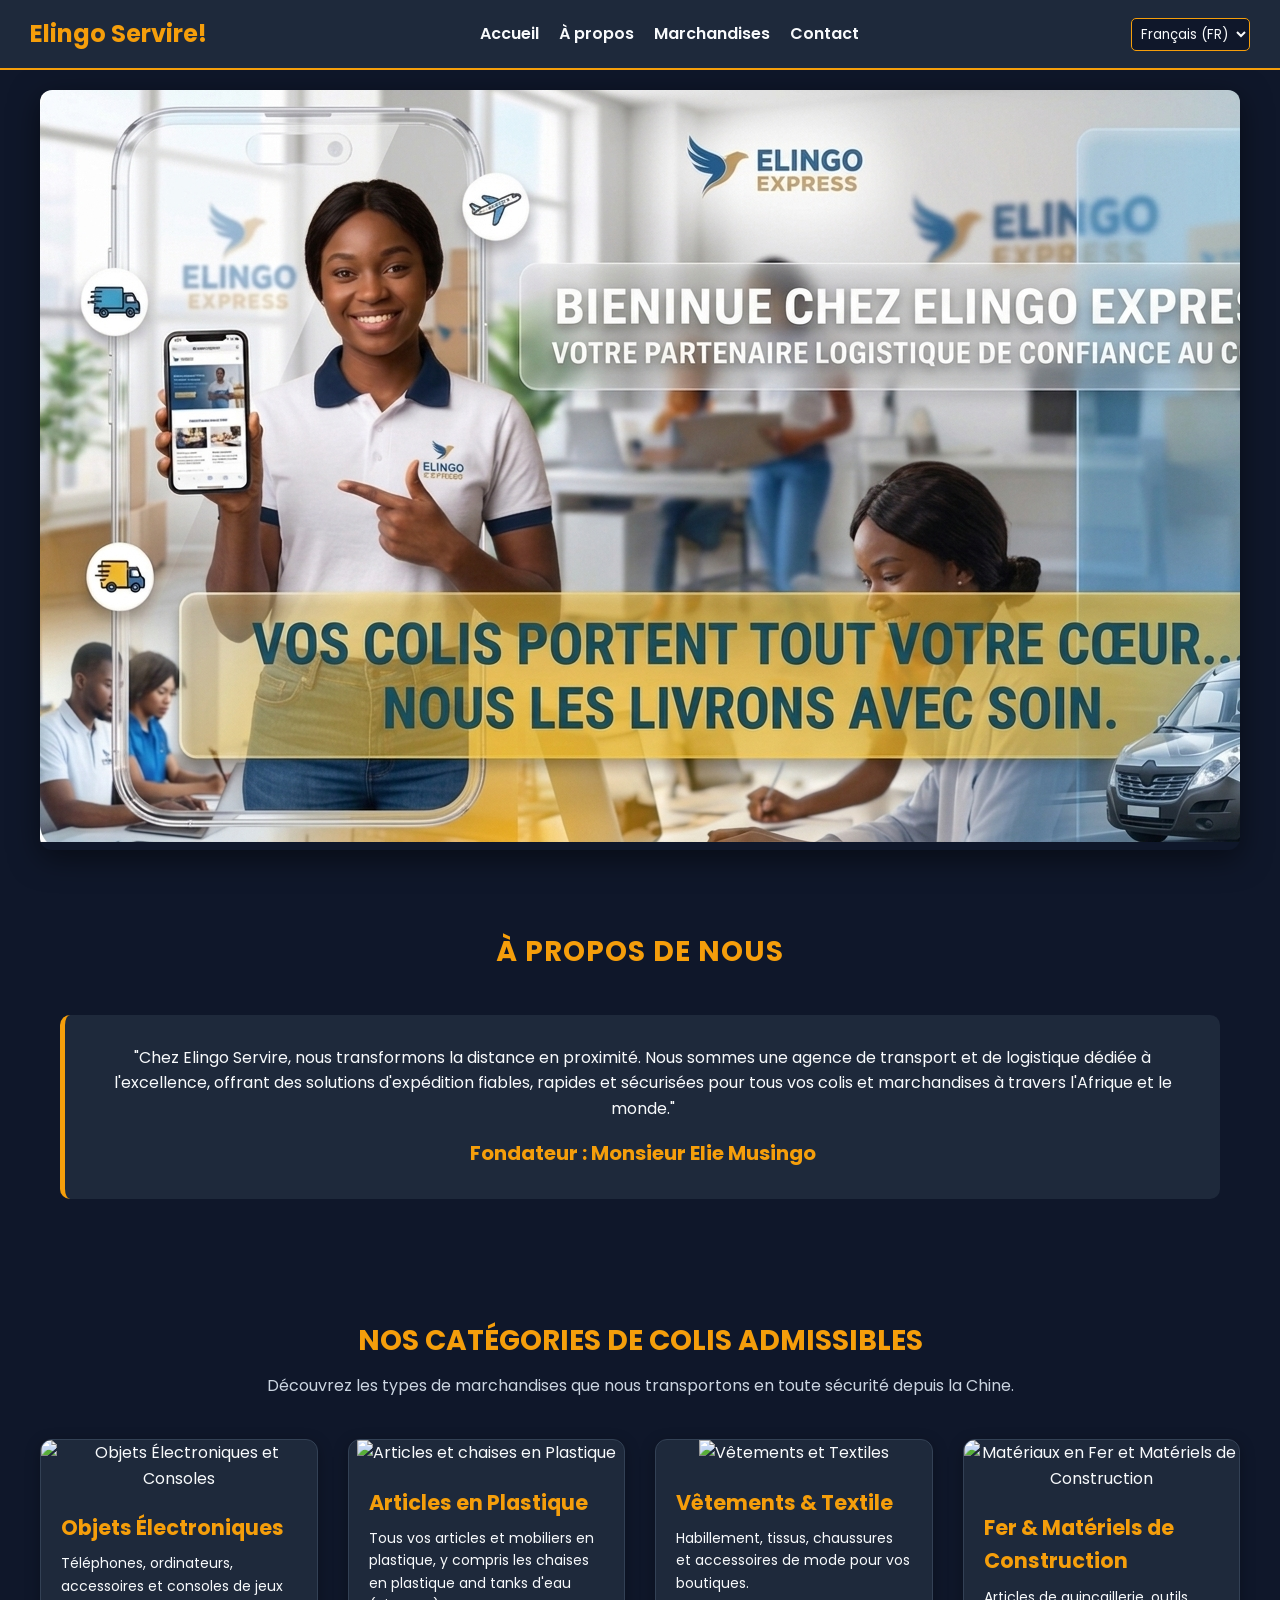
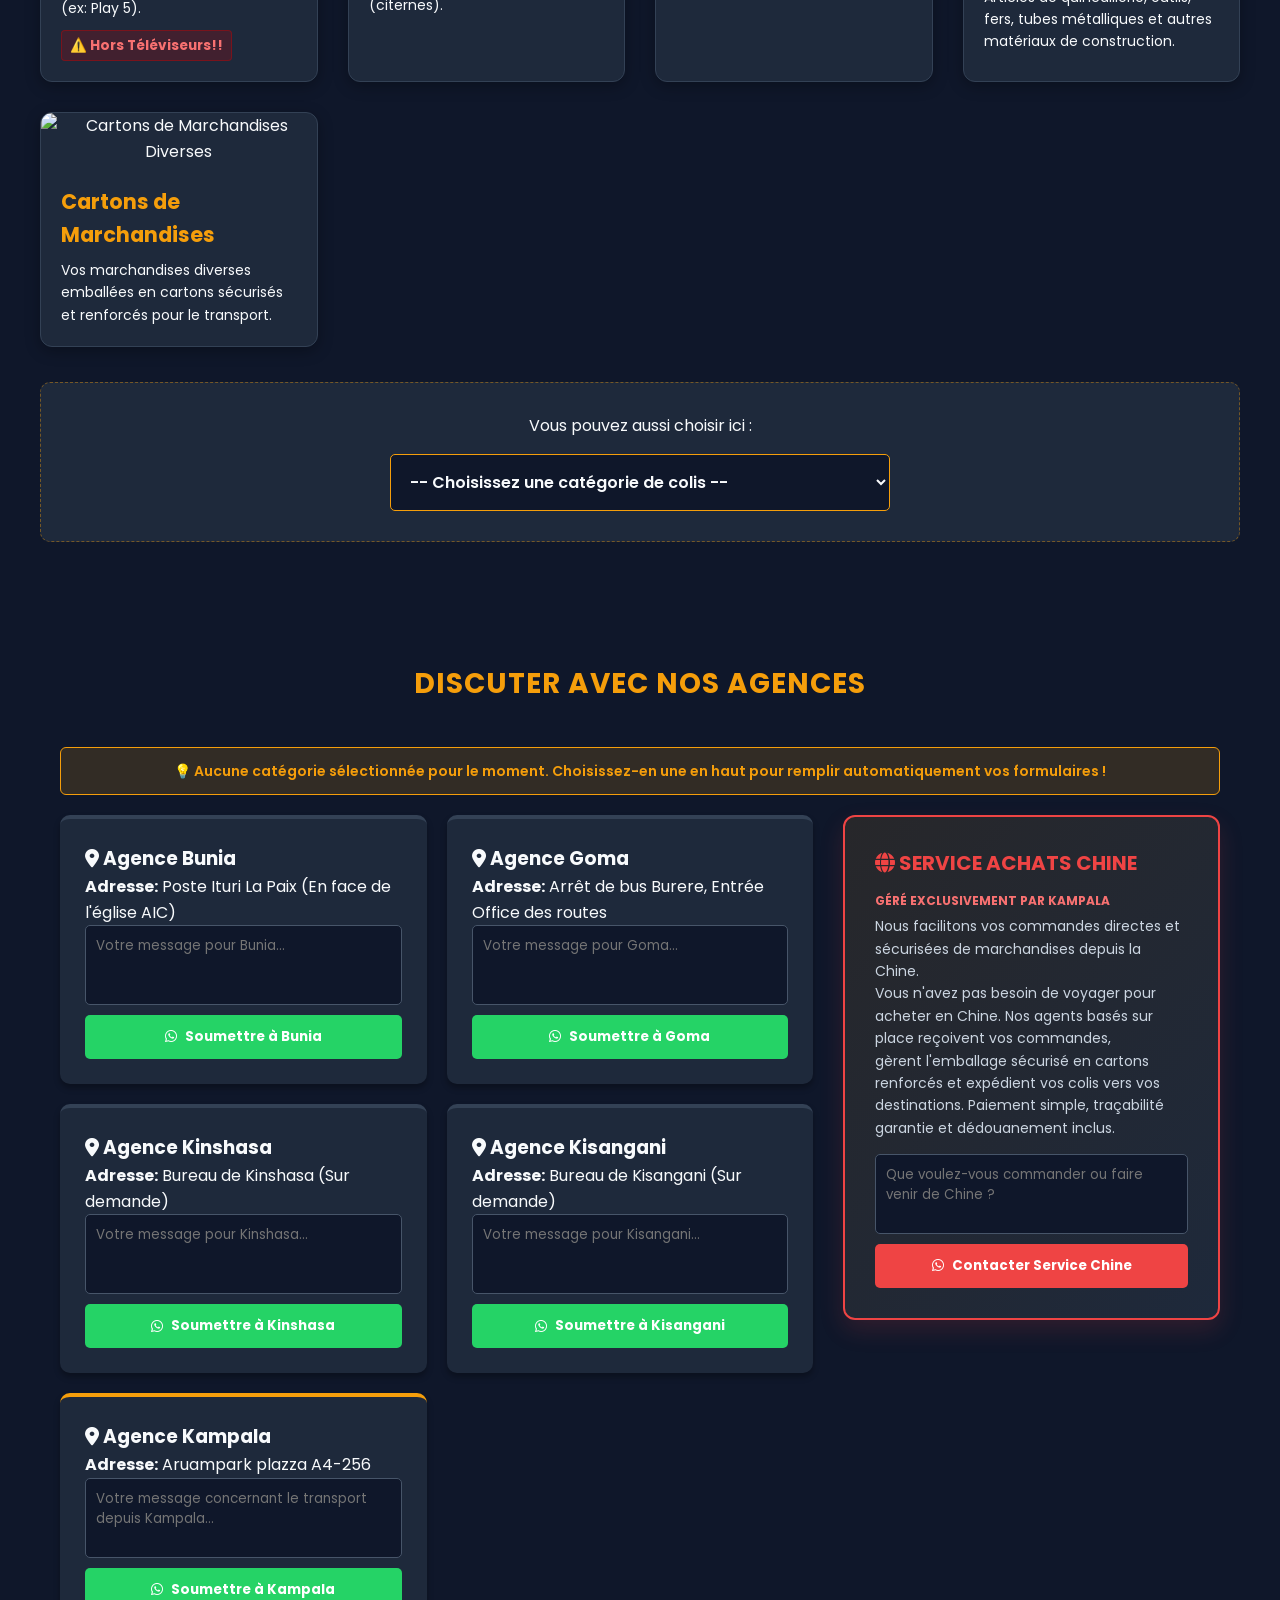
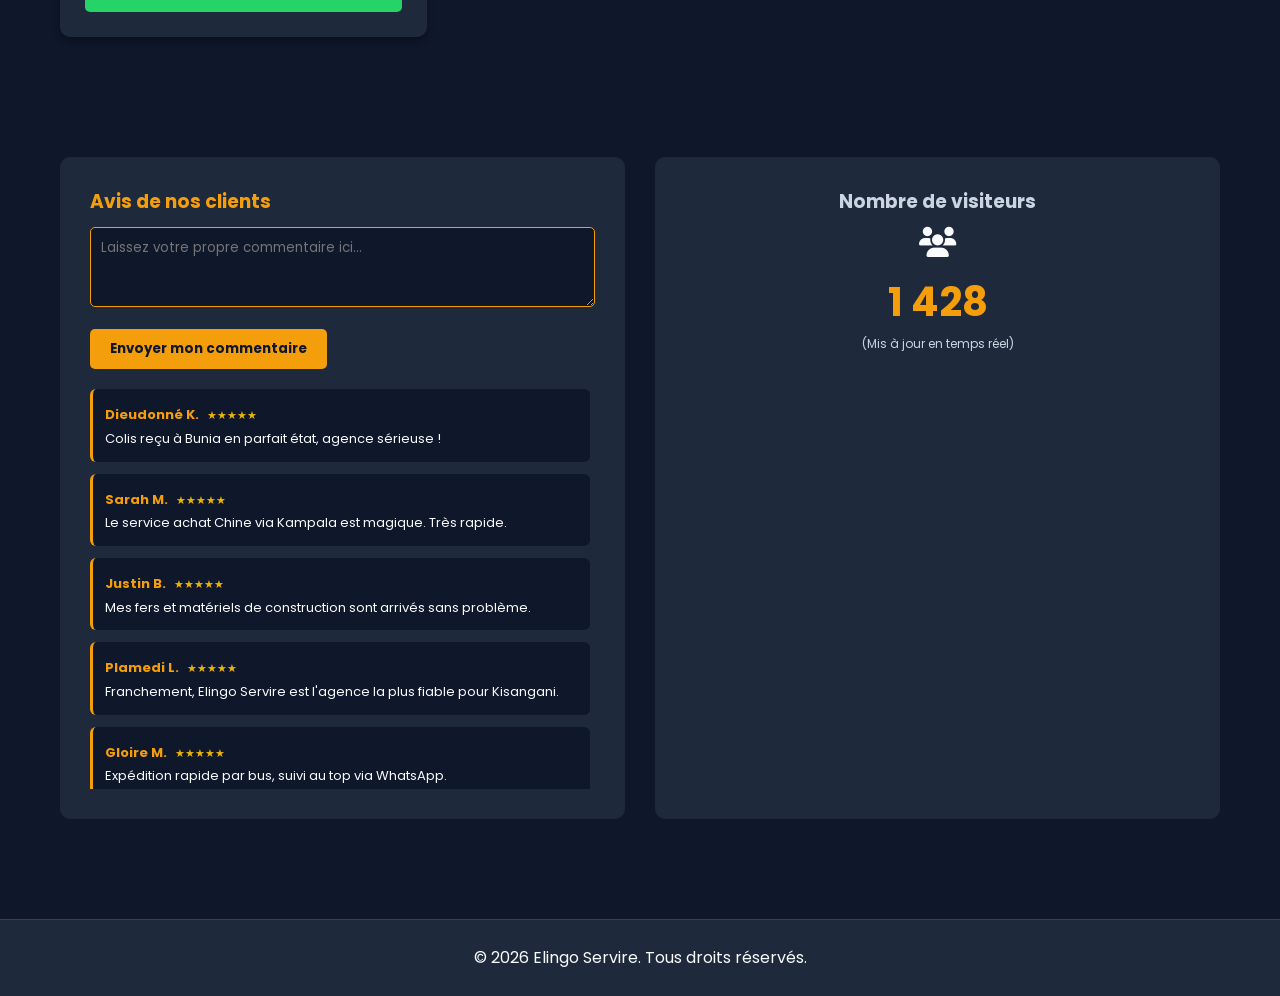
==== commit 5d6711b5: "Update index.html" ====
--- a/index.html
+++ b/index.html
@@ -31,12 +31,12 @@
             </select>
         </div>
     </header>
-
-    <section id="accueil" class="hero-banniere">
-        <div class="banniere-container">
-            <img src="banniere-elingo.jpg" alt="Elingo Express - Votre Partenaire Logistique de Confiance" class="img-responsive-banniere">
-        </div>
-    </section>
+    
+<section id="accueil" class="hero-banniere">
+    <div class="banniere-container">
+        <img src="banniere-elingo.png" alt="Elingo Express - Votre Partenaire Logistique de Confiance">
+    </div>
+</section>
 
     <section id="apropos" class="section">
         <h2 class="section-title">À Propos de Nous</h2>
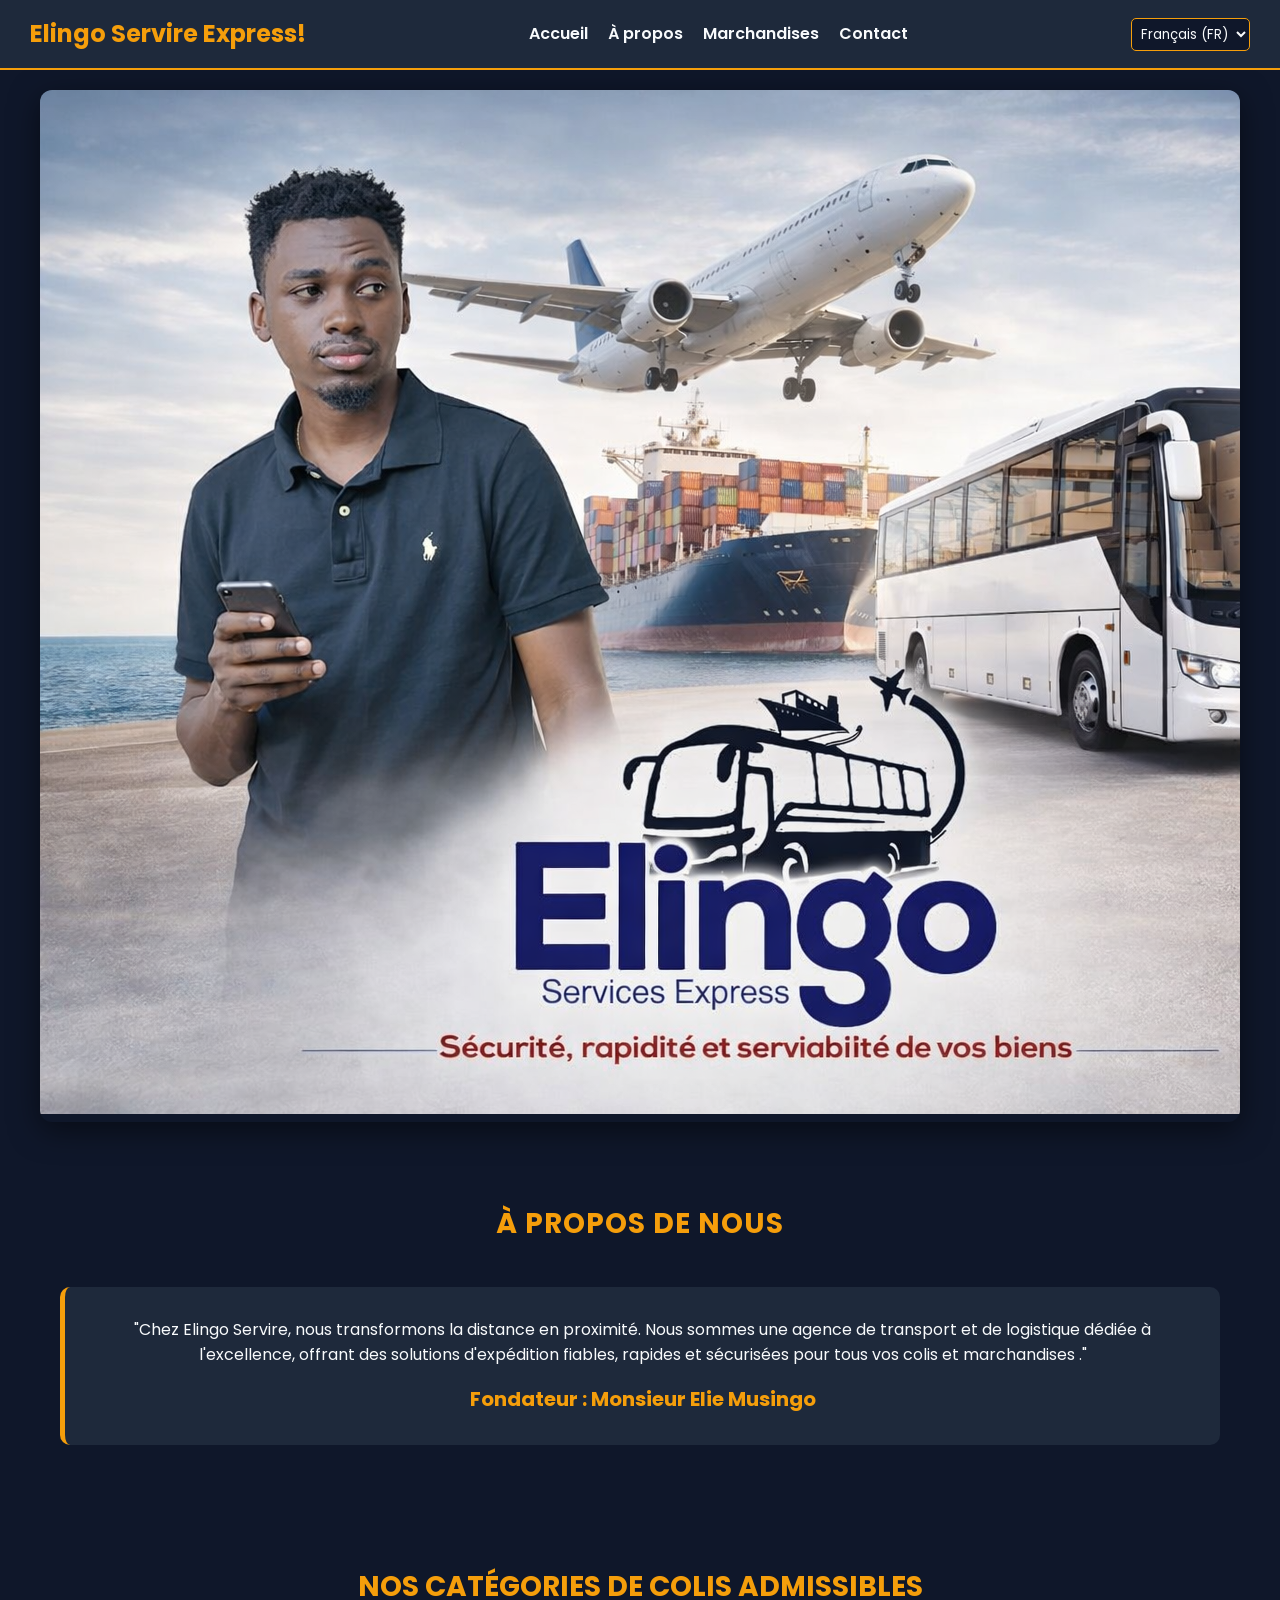
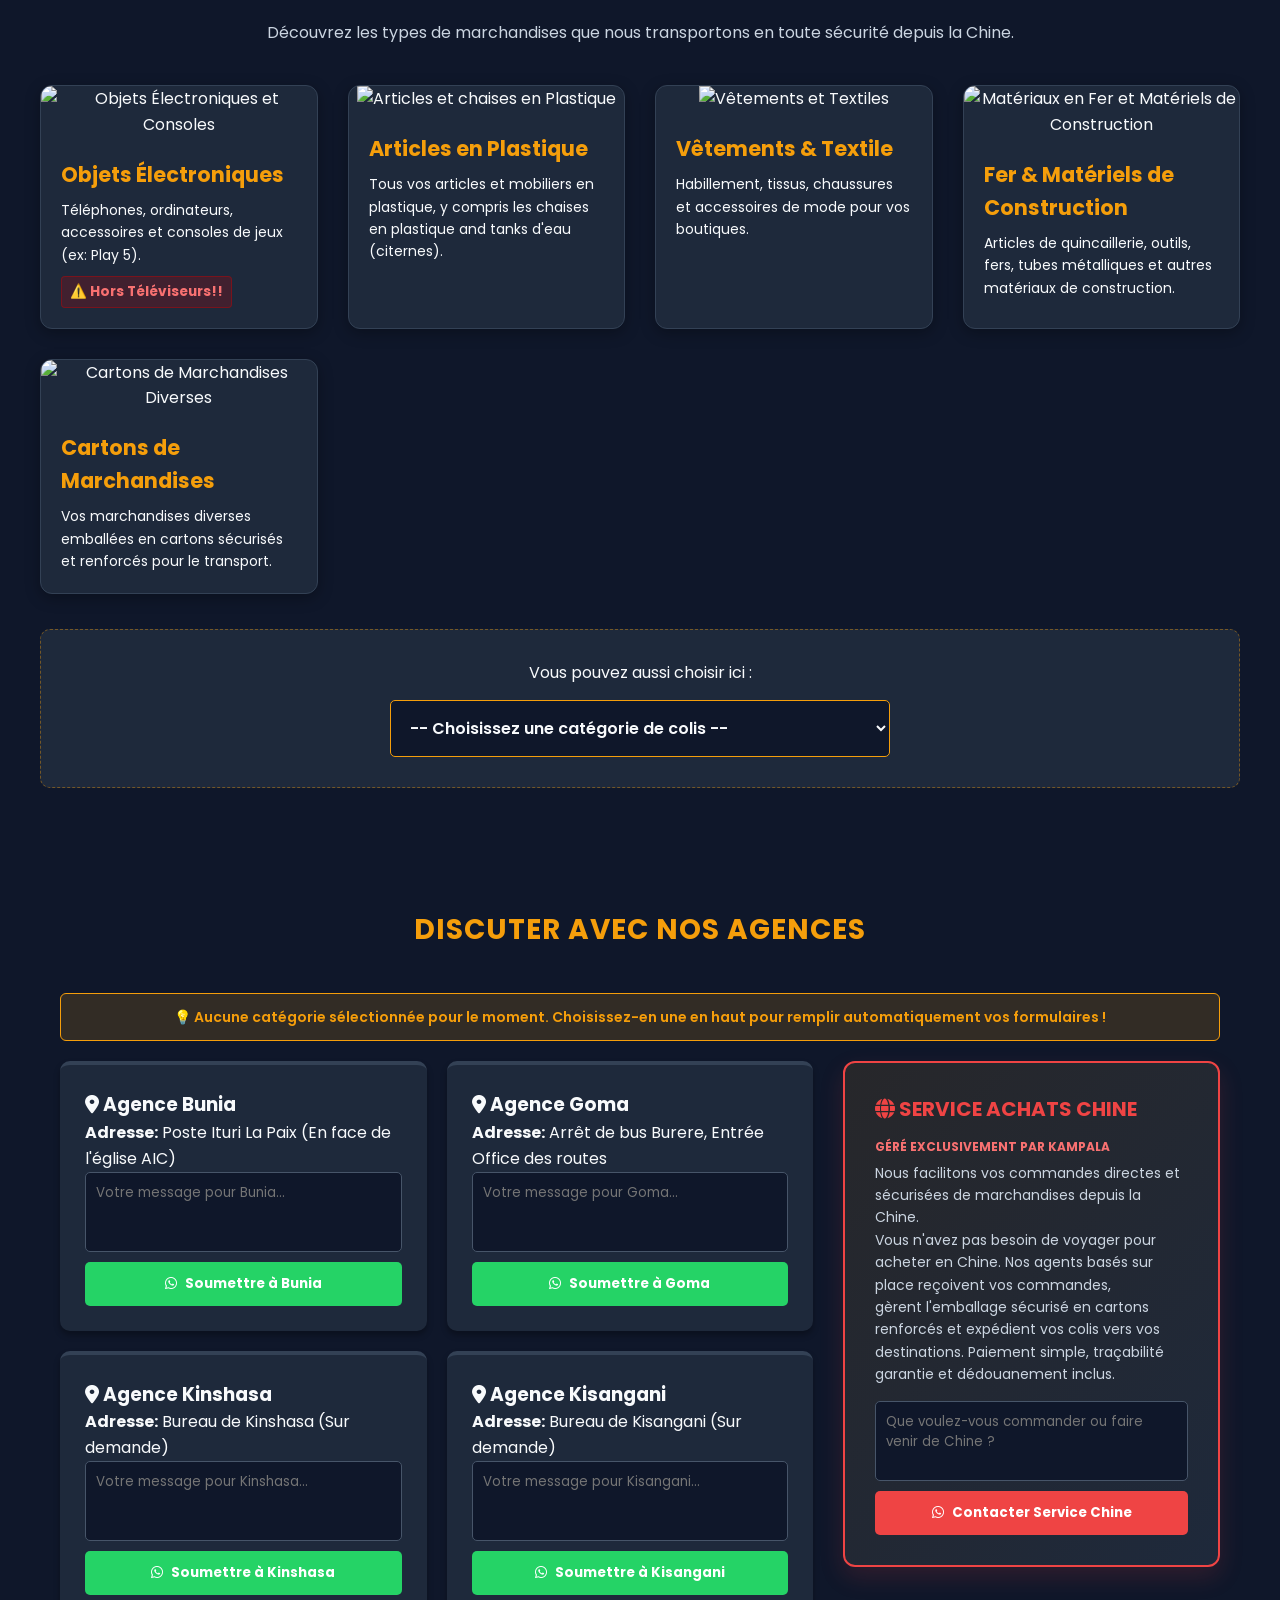
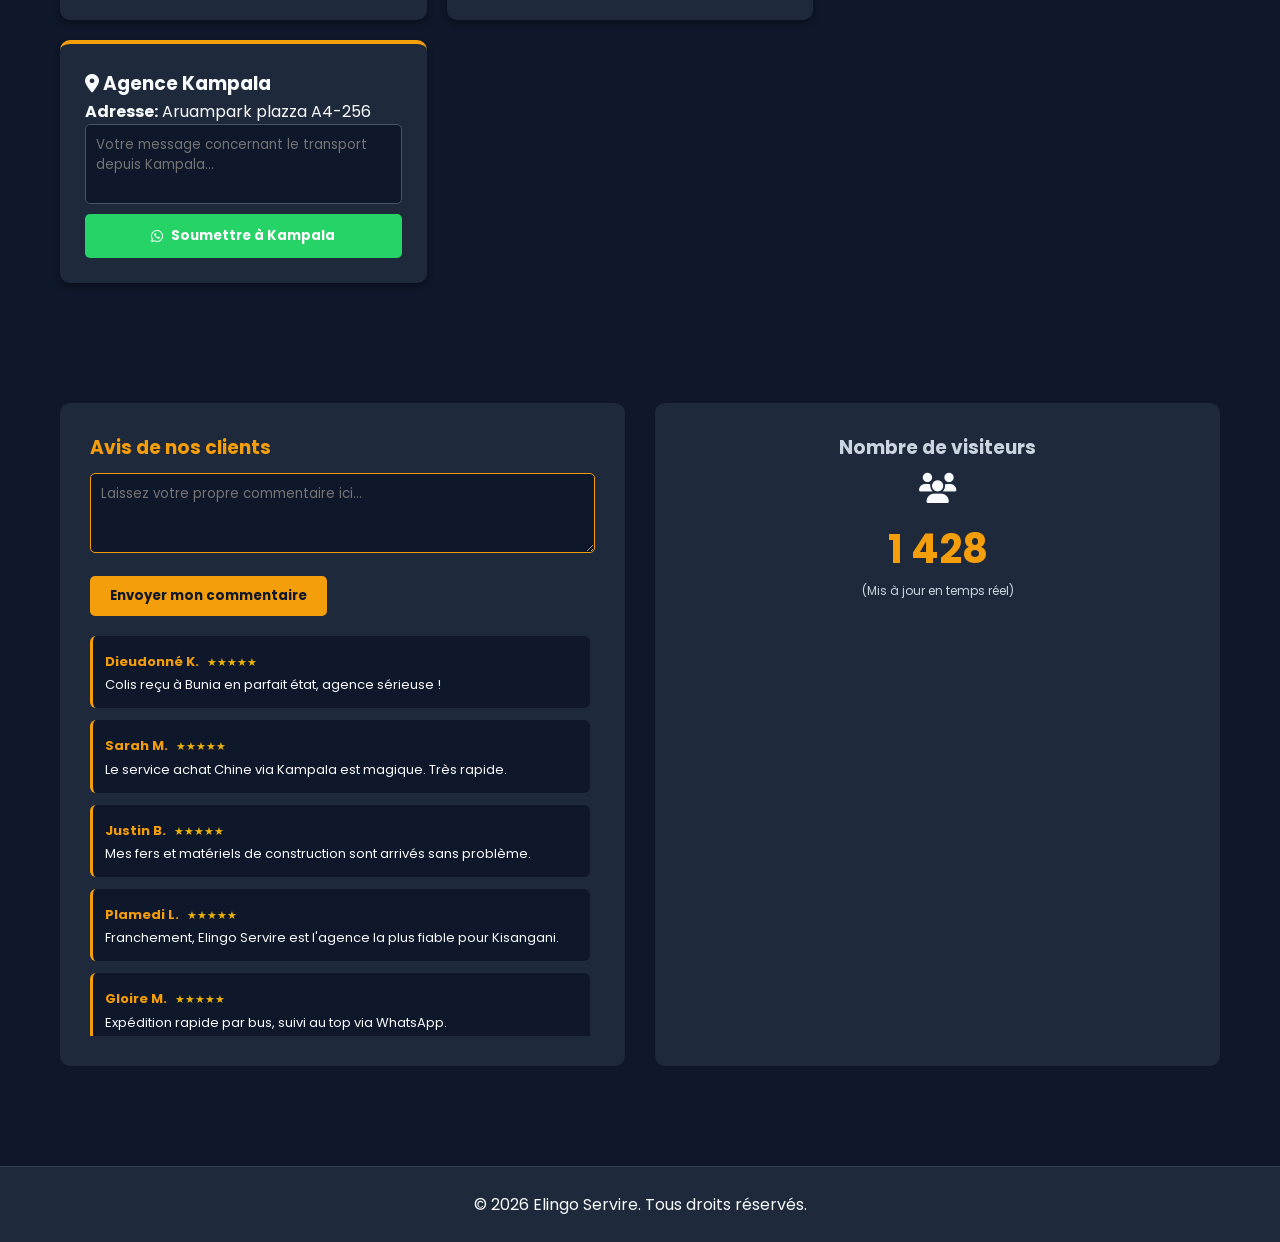
==== commit a554f159: "Update index.html" ====
--- a/index.html
+++ b/index.html
@@ -14,7 +14,7 @@
 
     <header>
         <div class="logo">
-            <h1>Elingo Servire!</h1>
+            <h1>Elingo Servire Express!</h1>
         </div>
         <nav>
             <ul>
@@ -34,14 +34,14 @@
     
 <section id="accueil" class="hero-banniere">
     <div class="banniere-container">
-        <img src="banniere-elingo.png" alt="Elingo Express - Votre Partenaire Logistique de Confiance">
+        <img src="elingo_servise.png" alt="Elingo Express - Votre Partenaire Logistique de Confiance">
     </div>
 </section>
 
     <section id="apropos" class="section">
         <h2 class="section-title">À Propos de Nous</h2>
         <div class="about-box">
-            <p>"Chez Elingo Servire, nous transformons la distance en proximité. Nous sommes une agence de transport et de logistique dédiée à l'excellence, offrant des solutions d'expédition fiables, rapides et sécurisées pour tous vos colis et marchandises à travers l'Afrique et le monde."</p>
+            <p>"Chez Elingo Servire, nous transformons la distance en proximité. Nous sommes une agence de transport et de logistique dédiée à l'excellence, offrant des solutions d'expédition fiables, rapides et sécurisées pour tous vos colis et marchandises ."</p>
             <span class="founder">Fondateur : Monsieur Elie Musingo</span>
         </div>
     </section>
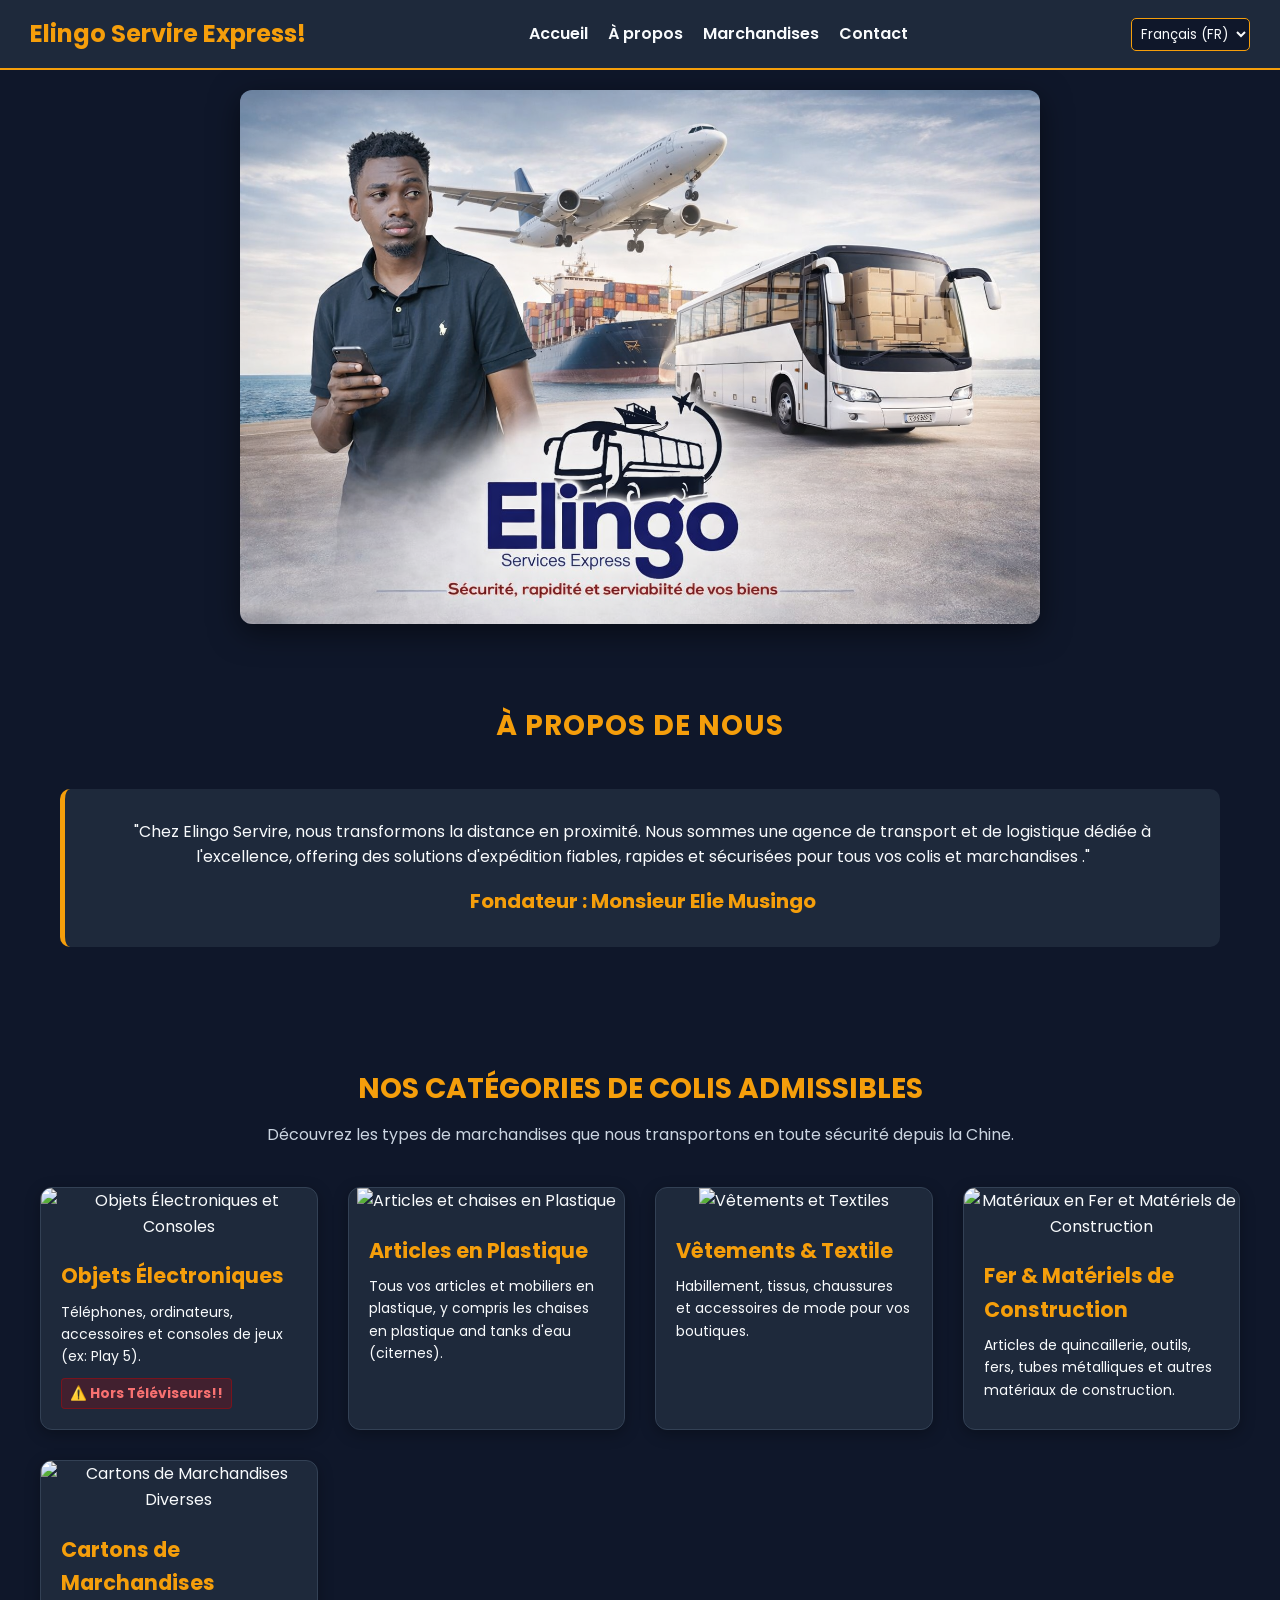
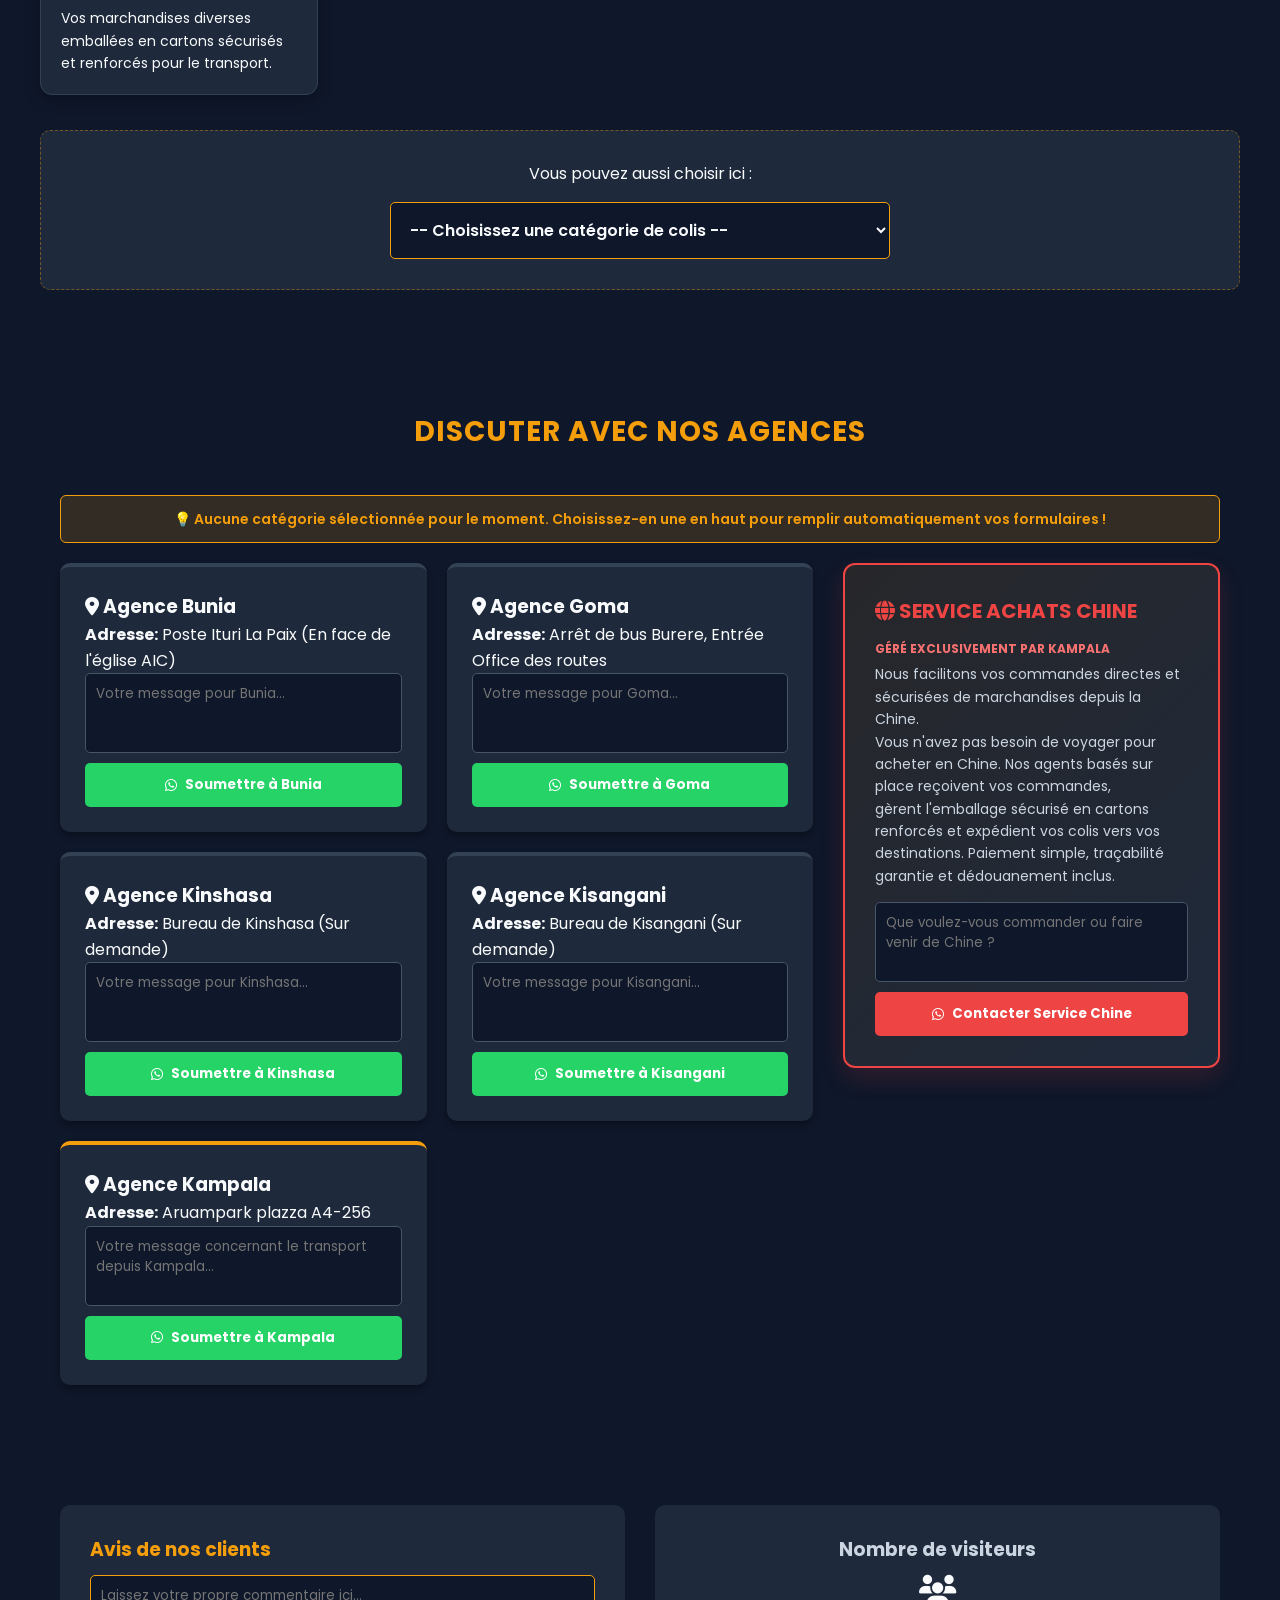
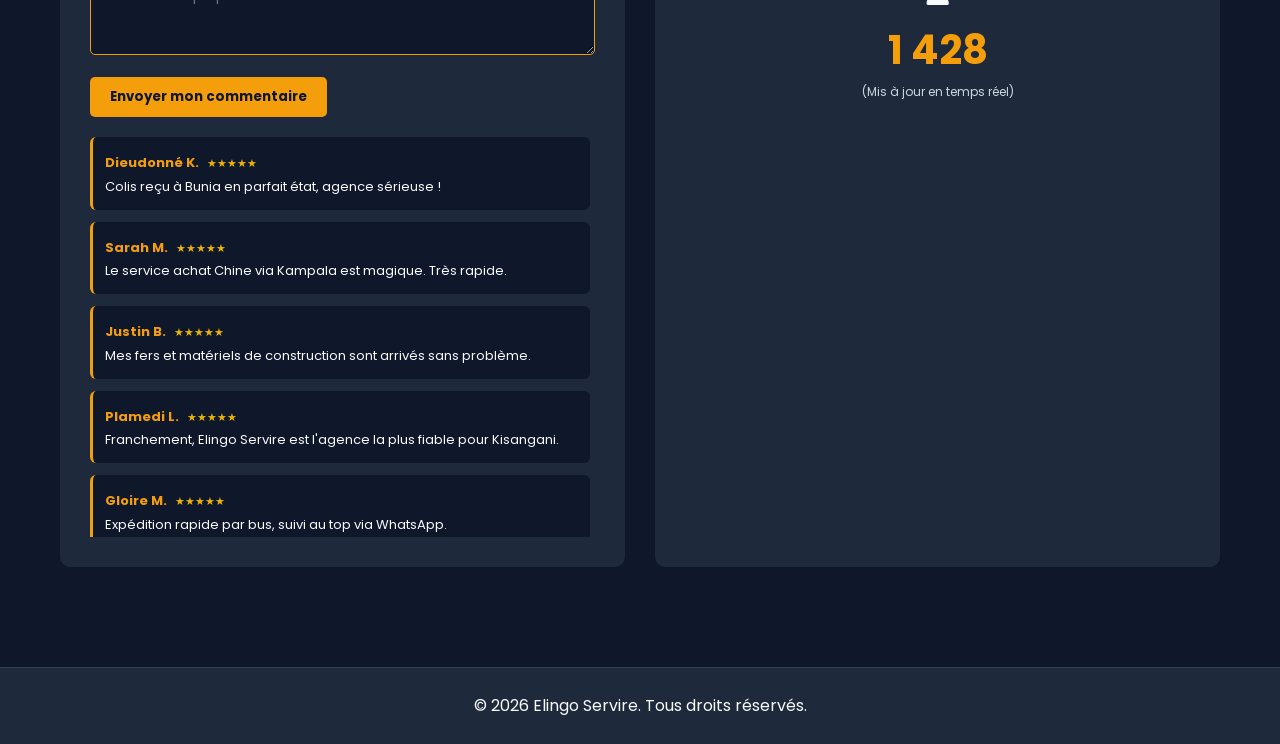
==== commit 2e5c6bd6: "Update index.html" ====
--- a/index.html
+++ b/index.html
@@ -32,16 +32,16 @@
         </div>
     </header>
     
-<section id="accueil" class="hero-banniere">
-    <div class="banniere-container">
-        <img src="elingo_servise.png" alt="Elingo Express - Votre Partenaire Logistique de Confiance">
-    </div>
-</section>
+    <section id="accueil" class="hero-banniere">
+        <div class="banniere-container">
+            <img src="elingo_servise.png" alt="Elingo Express - Votre Partenaire Logistique de Confiance">
+        </div>
+    </section>
 
     <section id="apropos" class="section">
         <h2 class="section-title">À Propos de Nous</h2>
         <div class="about-box">
-            <p>"Chez Elingo Servire, nous transformons la distance en proximité. Nous sommes une agence de transport et de logistique dédiée à l'excellence, offrant des solutions d'expédition fiables, rapides et sécurisées pour tous vos colis et marchandises ."</p>
+            <p>"Chez Elingo Servire, nous transformons la distance en proximité. Nous sommes une agence de transport et de logistique dédiée à l'excellence, offering des solutions d'expédition fiables, rapides et sécurisées pour tous vos colis et marchandises ."</p>
             <span class="founder">Fondateur : Monsieur Elie Musingo</span>
         </div>
     </section>
@@ -246,16 +246,17 @@
     </footer>
 
     <script>
+        // Fonction déclenchée lors de la sélection d'une marchandise dans la liste
         function selectCategory(categoryName) {
             if(!categoryName) return;
 
-            // 1. Mettre à jour l'alerte de statut informative
+            // 1. Change l'apparence et le texte de la boîte d'alerte pour confirmation
             document.getElementById('alert-statut').innerHTML = "✅ Catégorie choisie : <strong>" + categoryName + "</strong>. Choisissez maintenant l'agence ci-dessous pour envoyer votre demande.";
             document.getElementById('alert-statut').style.background = "rgba(37, 211, 102, 0.15)";
             document.getElementById('alert-statut').style.borderColor = "#25D366";
             document.getElementById('alert-statut').style.color = "#25D366";
 
-            // 2. Préremplir automatiquement les zones de texte de chaque agence
+            // 2. Écrit automatiquement le texte pré-rempli dans les textareas des agences
             var defaultText = "Bonjour Elingo Express, je souhaite expédier un colis de la catégorie : " + categoryName + ". Pouvez-vous me donner la procédure et les tarifs ?";
             var chinaText = "Bonjour, je souhaite effectuer des achats en Chine concernant des articles de type : " + categoryName + ". Comment faire ?";
             
@@ -266,23 +267,27 @@
             document.getElementById('msg-kampala').value = defaultText;
             document.getElementById('msg-chine').value = chinaText;
 
-            // 3. Scroller l'utilisateur vers la section des agences
+            // 3. Redirige l'écran de l'utilisateur automatiquement vers les formulaires (scroll fluide)
             document.getElementById('contact').scrollIntoView({ behavior: 'smooth' });
         }
 
+        // Fonction pour ouvrir la discussion WhatsApp avec le message saisi
         function sendWA(idNumber, idMessage) {
             var phoneNumber = document.getElementById(idNumber).value;
             var message = document.getElementById(idMessage).value;
             
+            // Sécurité : évite l'envoi d'un message complètement vide
             if(message.trim() === "") {
                 alert("Veuillez d'abord choisir une catégorie d'article en haut ou écrire un message.");
                 return;
             }
             
+            // Génération de l'URL API WhatsApp standard et ouverture dans un nouvel onglet
             var url = "https://wa.me/" + phoneNumber + "?text=" + encodeURIComponent(message);
             window.open(url, "_blank");
         }
 
+        // Ajoute un nouvel avis utilisateur en haut de la liste de manière instantanée
         function addUserComment() {
             var txt = document.getElementById('user-new-comment').value;
             if(txt.trim() === "") {
@@ -293,14 +298,17 @@
             var div = document.createElement('div');
             div.className = 'comment-item';
             div.innerHTML = '<span class="user">Client Anonyme</span><span class="stars">★★★★★</span><p class="text">' + txt + '</p>';
+            
+            // insertBefore insère le commentaire au tout début (en haut)
             container.insertBefore(div, container.firstChild);
-            document.getElementById('user-new-comment').value = "";
+            document.getElementById('user-new-comment').value = ""; // Vide le champ de texte
             alert("Merci pour votre avis !");
         }
 
+        // Simulation de l'augmentation du compteur de visiteurs toutes les 5 secondes
         let count = 1428;
         setInterval(() => {
-            if(Math.random() > 0.7) {
+            if(Math.random() > 0.7) { // 30% de chance d'ajouter un visiteur à chaque cycle
                 count++;
                 document.getElementById('visitor-count').innerText = count.toLocaleString('fr-FR');
             }
--- a/styleelingovrai.css
+++ b/styleelingovrai.css
@@ -1,15 +1,18 @@
-/* Thème sombre, moderne et professionnel */
+/* ==========================================================================
+   1. VARIABLES ET CONFIGURATION GENERALE
+   ========================================================================== */
 :root {
-    --bg-dark: #0f172a;      /* Bleu nuit profond */
-    --bg-card: #1e293b;      /* Bleu gris pour les sections */
-    --accent: #f59e0b;       /* Orange/Or pour l'action */
-    --text-light: #f8fafc;   /* Blanc cassé pour le texte */
-    --text-muted: #cbd5e1;
-    --transition: all 0.3s ease;
-}
-
+    --bg-dark: #0f172a;      /* Couleur de fond principale (Bleu nuit profond) */
+    --bg-card: #1e293b;      /* Couleur des blocs/cartes (Bleu gris) */
+    --accent: #f59e0b;       /* Couleur d'action et mise en valeur (Orange/Or) */
+    --text-light: #f8fafc;   /* Couleur du texte principal (Blanc cassé) */
+    --text-muted: #cbd5e1;   /* Couleur du texte secondaire (Gris clair) */
+    --transition: all 0.3s ease; /* Animation fluide pour les surrections (hovers) */
+}
+
+/* Réinitialisation des marges et application de la police globale */
 * {
-    box-sizing: border-box;
+    box-sizing: border-box; /* Permet de calculer les bordures dans la largeur de l'élément */
     margin: 0;
     padding: 0;
     font-family: 'Poppins', sans-serif;
@@ -19,39 +22,48 @@
     background-color: var(--bg-dark);
     color: var(--text-light);
     line-height: 1.6;
-    scroll-behavior: smooth; /* Défilement fluide automatique */
-}
-
-/* --- HEADER & NAVIGATION --- */
+    scroll-behavior: smooth; /* Défilement fluide lors des clics sur les liens du menu */
+}
+
+/* ==========================================================================
+   2. ENTÊTE (HEADER) & BARRE DE NAVIGATION
+   ========================================================================== */
 header {
     background-color: var(--bg-card);
     padding: 15px 30px;
     display: flex;
-    justify-content: space-between;
+    justify-content: space-between; /* Espace le logo, le menu et la langue */
     align-items: center;
-    border-bottom: 2px solid var(--accent);
-    position: sticky;
+    border-bottom: 2px solid var(--accent); /* Ligne orange sous le menu */
+    position: sticky; /* Le menu reste bloqué en haut au défilement */
     top: 0;
-    z-index: 1000;
-}
+    z-index: 1000; /* S'assure que le menu reste au-dessus des autres éléments */
+}
+
 .logo h1 {
     color: var(--accent);
     font-weight: 700;
     font-size: 24px;
 }
+
 nav ul {
-    list-style: none;
-    display: flex;
-    gap: 20px;
-}
+    list-style: none; /* Aligne les liens horizontalement */
+    display: flex;
+    gap: 20px; /* Espace entre les liens */
+}
+
 nav a {
     color: var(--text-light);
     text-decoration: none;
     font-weight: 600;
     transition: var(--transition);
 }
-nav a:hover { color: var(--accent); }
-
+
+nav a:hover { 
+    color: var(--accent); /* Le lien devient orange au survol de la souris */
+}
+
+/* Sélecteur de langue */
 .lang-switch select {
     background: var(--bg-dark);
     color: var(--text-light);
@@ -61,7 +73,9 @@
     cursor: pointer;
 }
 
-/* --- HERO SECTION NOUVELLE MODIFICATION --- */
+/* ==========================================================================
+   3. SECTION ACCUEIL (BANNIÈRE DE GRANDE TAILLE)
+   ========================================================================== */
 .hero-banniere {
     width: 100%;
     background-color: var(--bg-dark);
@@ -70,23 +84,32 @@
     justify-content: center;
     align-items: center;
 }
+
 .banniere-container {
-    max-width: 1200px;
+    max-width: 800px;
     width: 95%;
     margin: 0 auto;
     border-radius: 12px;
-    overflow: hidden;
-    box-shadow: 0 8px 30px rgba(0, 0, 0, 0.5);
-}
-.img-responsive-banniere {
-    width: 100%;
+    overflow: hidden; /* Coupe l'image si elle dépasse des arrondis */
+    box-shadow: 0 8px 30px rgba(0, 0, 0, 0.5); /* Ombre portée sous la bannière */
+}
+
+.banniere-container img {
+    width: 100%; /* L'image s'adapte à 100% de la largeur du conteneur */
     height: auto;
     display: block;
     object-fit: cover;
 }
 
-/* --- SECTIONS COMMUNES --- */
-.section { padding: 60px 20px; max-width: 1200px; margin: 0 auto; }
+/* ==========================================================================
+   4. STRUCTURES DES SECTIONS ET CONTENU "À PROPOS"
+   ========================================================================== */
+.section { 
+    padding: 60px 20px; 
+    max-width: 1200px; 
+    margin: 0 auto; 
+}
+
 .section-title {
     text-align: center;
     font-size: 28px;
@@ -97,22 +120,32 @@
     letter-spacing: 1px;
 }
 
-/* --- A PROPOS --- */
+/* Encadré de la section À propos */
 .about-box {
     background: var(--bg-card);
     padding: 30px;
     border-radius: 10px;
     text-align: center;
-    border-left: 5px solid var(--accent);
-}
-.founder { font-weight: bold; color: var(--accent); font-size: 20px; margin-top: 15px; display: block; }
-
-/* --- SECTIONS DES CATÉGORIES --- */
+    border-left: 5px solid var(--accent); /* Bordure orange épaisse sur la gauche */
+}
+
+.founder { 
+    font-weight: bold; 
+    color: var(--accent); 
+    font-size: 20px; 
+    margin-top: 15px; 
+    display: block; 
+}
+
+/* ==========================================================================
+   5. SECTION GRILLE DES CATEGORIES DE MARCHANDISES
+   ========================================================================== */
 .categories-section {
     padding: 60px 20px;
     text-align: center;
     background-color: var(--bg-dark);
 }
+
 .categories-section h2 {
     font-size: 28px;
     color: var(--accent);
@@ -120,10 +153,13 @@
     font-weight: 700;
     margin-bottom: 10px;
 }
+
 .section-subtitle {
     color: var(--text-muted);
     margin-bottom: 40px;
 }
+
+/* Alignement automatique des cartes : s'ajuste selon la taille de l'écran */
 .categories-grid {
     display: grid;
     grid-template-columns: repeat(auto-fit, minmax(250px, 1fr));
@@ -131,6 +167,8 @@
     max-width: 1200px;
     margin: 0 auto 35px auto;
 }
+
+/* Style de chaque carte individuelle de marchandise */
 .category-card {
     background: var(--bg-card);
     border-radius: 12px;
@@ -139,29 +177,36 @@
     border: 1px solid #334155;
     transition: var(--transition);
 }
+
 .category-card:hover {
-    transform: translateY(-5px);
+    transform: translateY(-5px); /* Légère animation de montée au survol */
     border-color: var(--accent);
 }
+
 .category-image img {
     width: 100%;
     height: 200px;
-    object-fit: cover;
-}
+    object-fit: cover; /* Recadre l'image proprement sans la déformer */
+}
+
 .category-content {
     padding: 20px;
     text-align: left;
 }
+
 .category-content h3 {
     margin-top: 0;
     color: var(--accent);
     font-size: 1.3rem;
     margin-bottom: 8px;
 }
+
 .category-content p {
     font-size: 14px;
     color: var(--text-light);
 }
+
+/* Badge d'avertissement rouge (ex: Hors Téléviseurs) */
 .warning-tag {
     display: inline-block;
     margin-top: 10px;
@@ -174,15 +219,17 @@
     border: 1px solid rgba(204, 0, 0, 0.4);
 }
 
+/* Menu déroulant de sélection rapide */
 .category-selection {
     background: var(--bg-card);
     padding: 30px;
     border-radius: 10px;
     text-align: center;
-    border: 1px dashed rgba(245, 158, 11, 0.4);
+    border: 1px dashed rgba(245, 158, 11, 0.4); /* Bordure en pointillés */
     max-width: 1200px;
     margin: 0 auto;
 }
+
 .category-selection select {
     width: 100%;
     max-width: 500px;
@@ -197,48 +244,62 @@
     font-weight: 600;
 }
 
-/* --- STRUCTURE POUR METTRE LA CHINE À CÔTÉ --- */
+/* ==========================================================================
+   6. ZONE DE CONTACT & AGENCES (DISPOSITION LATERALE ORDINATEUR)
+   ========================================================================== */
 .contact-layout {
     display: flex;
     gap: 30px;
     align-items: flex-start;
-    flex-wrap: wrap;
-}
+    flex-wrap: wrap; /* Permet aux blocs de descendre si l'écran rétrécit */
+}
+
 .left-agencies {
-    flex: 2;
+    flex: 2; /* Prend deux tiers de l'espace disponible sur grand écran */
     min-width: 300px;
 }
+
 .right-china-exclusive {
-    flex: 1;
+    flex: 1; /* Prend un tiers de l'espace sur grand écran */
     min-width: 280px;
-    position: sticky;
+    position: sticky; /* Reste visible sur le côté au défilement de la page */
     top: 90px;
 }
+
 .agencies-grid {
     display: grid;
     grid-template-columns: repeat(auto-fit, minmax(280px, 1fr));
     gap: 20px;
 }
+
+/* Style de la boîte d'une agence */
 .agency-card {
     background: var(--bg-card);
     padding: 25px;
     border-radius: 10px;
     box-shadow: 0 4px 6px rgba(0,0,0,0.3);
-    border-top: 4px solid #334155;
+    border-top: 4px solid #334155; /* Petite ligne supérieure décorative grise */
     transition: var(--transition);
 }
-.agency-card.kampala { border-top-color: var(--accent); } 
-
+
+/* Distinction pour l'agence principale de Kampala */
+.agency-card.kampala { 
+    border-top-color: var(--accent); /* Ligne supérieure orange pour Kampala */
+} 
+
+/* Style spécial pour la carte exclusive Chine (Bordure Rouge) */
 .china-card {
     background: linear-gradient(135deg, #27272a 0%, #1e293b 100%);
     padding: 30px;
     border-radius: 12px;
     box-shadow: 0 10px 25px rgba(239, 68, 68, 0.15);
-    border: 2px solid #ef4444;
-}
+    border: 2px solid #ef4444; /* Bordure rouge */
+}
+
 .china-card h3 { color: #ef4444; margin-bottom: 12px; font-size: 20px; text-transform: uppercase; }
 .china-card p { font-size: 14px; margin-bottom: 15px; color: var(--text-muted); }
 
+/* Message d'alerte interactif */
 .selection-alert {
     background: rgba(245, 158, 11, 0.15);
     border: 1px solid var(--accent);
@@ -251,6 +312,7 @@
     font-size: 14px;
 }
 
+/* Formulaires internes de messages */
 .wa-form { display: flex; flex-direction: column; gap: 10px; }
 .wa-form textarea {
     background: var(--bg-dark);
@@ -261,6 +323,8 @@
     resize: none;
     height: 80px;
 }
+
+/* Bouton vert WhatsApp officiel */
 .btn-wa {
     background: #25D366; 
     color: white;
@@ -277,12 +341,15 @@
 }
 .btn-wa:hover { background: #1ebe57; transform: translateY(-2px); }
 
-/* --- INTERACTION & COMMENTAIRES --- */
+/* ==========================================================================
+   7. ZONE DES AVIS CLIENTS & COMPTEUR
+   ========================================================================== */
 .interaction-section {
     display: flex;
     gap: 30px;
     flex-wrap: wrap;
 }
+
 .comments, .stats {
     background: var(--bg-card);
     padding: 30px;
@@ -290,23 +357,28 @@
     flex: 1;
     min-width: 300px;
 }
+
 .comments textarea {
     width: 100%; height: 80px; margin-bottom: 15px;
     background: var(--bg-dark); color: white; border: 1px solid var(--accent); padding: 10px;
     border-radius: 5px;
 }
+
 .btn-submit { background: var(--accent); color: var(--bg-dark); border: none; padding: 10px 20px; font-weight: bold; cursor: pointer; border-radius: 5px; transition: var(--transition); }
 .btn-submit:hover { opacity: 0.9; }
 
+/* Zone de défilement interne des avis */
 .comments-list {
     max-height: 400px;
-    overflow-y: auto;
+    overflow-y: auto; /* Active la barre de défilement si beaucoup d'avis */
     margin-top: 20px;
     padding-right: 5px;
     display: flex;
     flex-direction: column;
     gap: 12px;
 }
+
+/* Style de la barre de défilement (Scrollbar) */
 .comments-list::-webkit-scrollbar { width: 6px; }
 .comments-list::-webkit-scrollbar-thumb { background: var(--accent); border-radius: 3px; }
 
@@ -320,6 +392,79 @@
 .comment-item .text { font-size: 13px; color: var(--text-light); margin-top: 2px; }
 .comment-item .stars { color: #eab308; font-size: 11px; margin-left: 8px; }
 
+/* Compteur de visites */
 .counter { font-size: 40px; color: var(--accent); font-weight: bold; display: block; margin-top: 10px; }
 
 footer { text-align: center; padding: 25px; background: var(--bg-card); margin-top: 40px; border-top: 1px solid #334155; }
+
+/* ==========================================================================
+   8. AJUSTEMENTS RESPONSIVE (APPLIQUES UNIQUEMENT SUR TELEPHONES MOBILE)
+   ========================================================================== */
+@media screen and (max-width: 768px) {
+    
+    /* Le menu du haut passe en mode vertical pour ne pas déborder */
+    header {
+        flex-direction: column;
+        gap: 15px;
+        padding: 15px;
+        text-align: center;
+    }
+    
+    /* Liens du menu disposés proprement au centre */
+    nav ul {
+        flex-wrap: wrap;
+        justify-content: center;
+        gap: 10px 15px;
+    }
+    
+    .logo h1 {
+        font-size: 20px;
+    }
+
+    /* Réduction des marges internes pour gagner de la place */
+    .section, .categories-section {
+        padding: 30px 15px;
+    }
+    
+    .section-title, .categories-section h2 {
+        font-size: 22px;
+        margin-bottom: 20px;
+    }
+
+    /* La bannière prend toute la largeur disponible du téléphone */
+    .banniere-container {
+        width: 100%;
+        border-radius: 6px;
+    }
+
+    /* Alignement forcé sur une seule colonne pour la zone de contact */
+    .contact-layout {
+        flex-direction: column;
+        align-items: stretch;
+    }
+    
+    .left-agencies, .right-china-exclusive {
+        width: 100%;
+        flex: none;
+    }
+    
+    /* Désactivation du mode 'sticky' de la Chine sur mobile pour éviter les bugs */
+    .right-china-exclusive {
+        position: static;
+        margin-top: 10px;
+    }
+    
+    /* Une seule agence affichée par ligne sur l'écran du smartphone */
+    .agencies-grid {
+        grid-template-columns: 1fr;
+    }
+
+    /* Alignement vertical de la section avis et statistiques */
+    .interaction-section {
+        flex-direction: column;
+    }
+    
+    .comments, .stats {
+        width: 100%;
+    }
+}
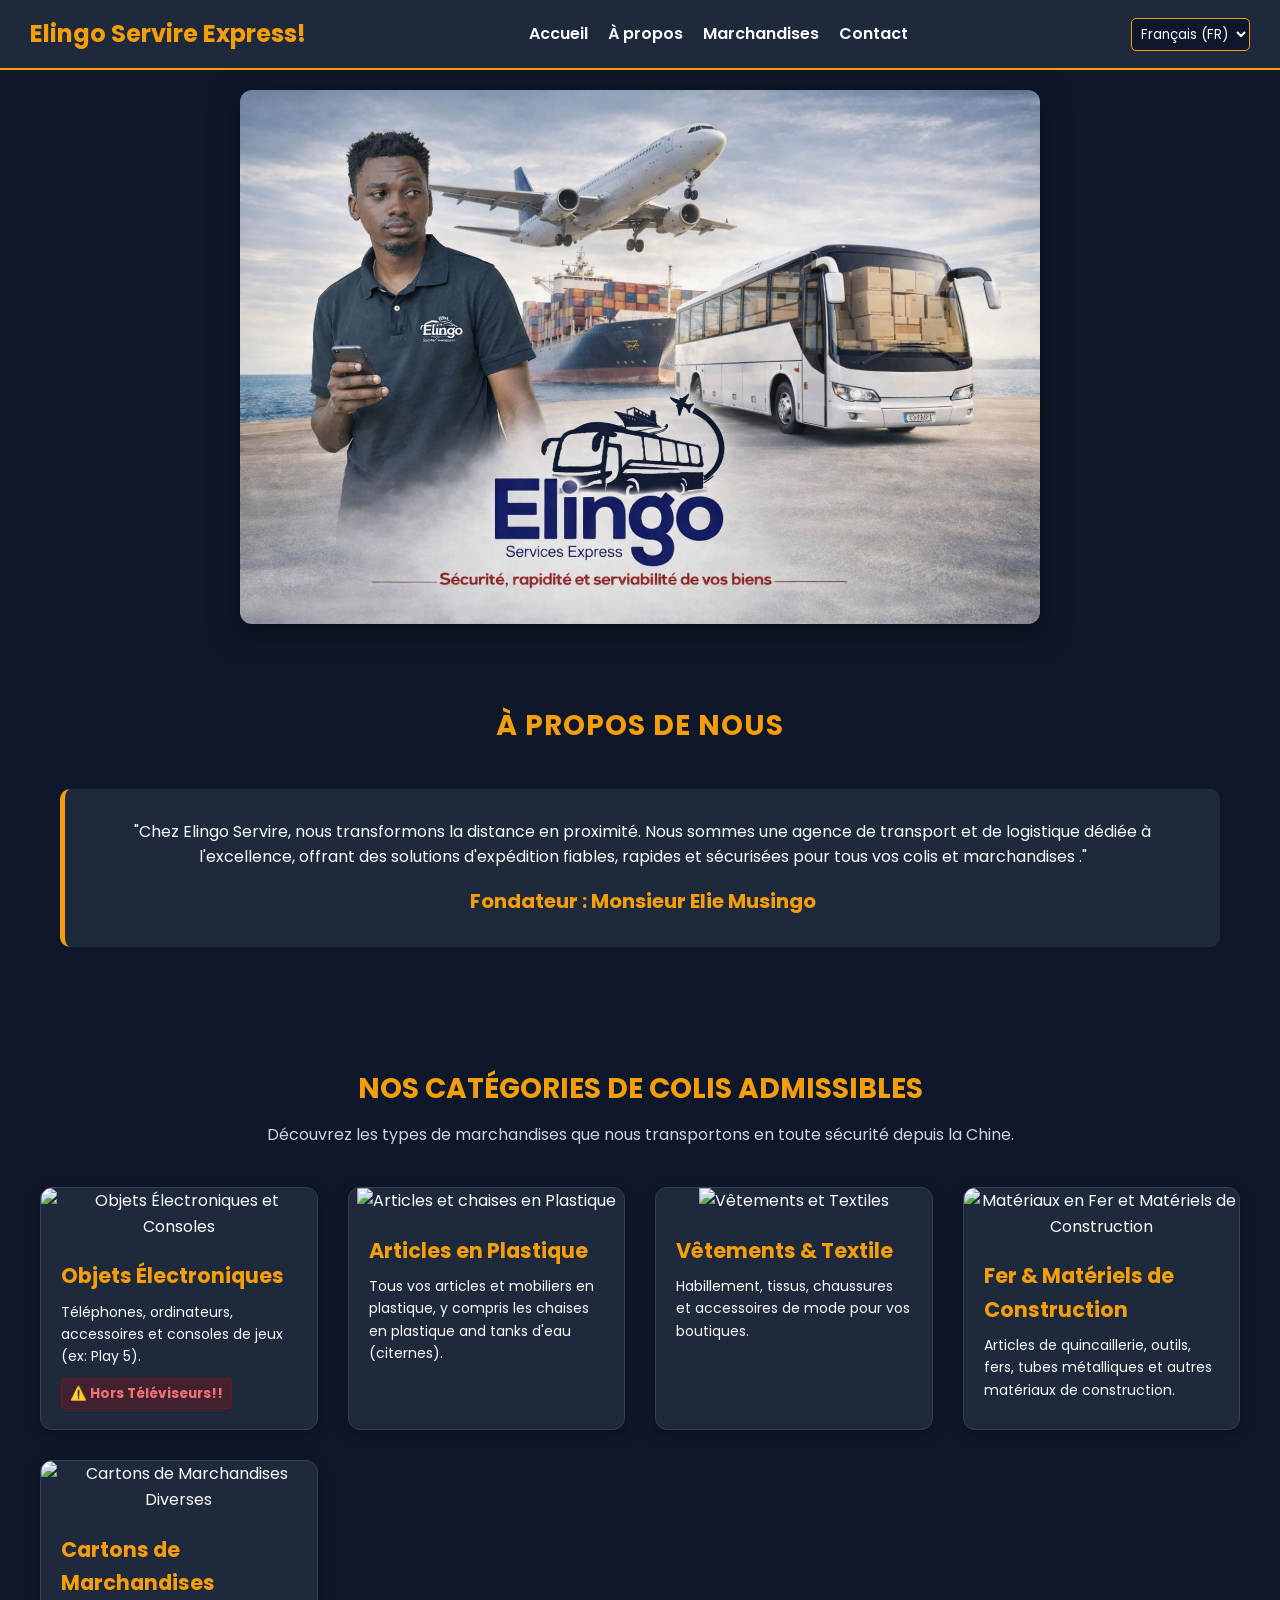
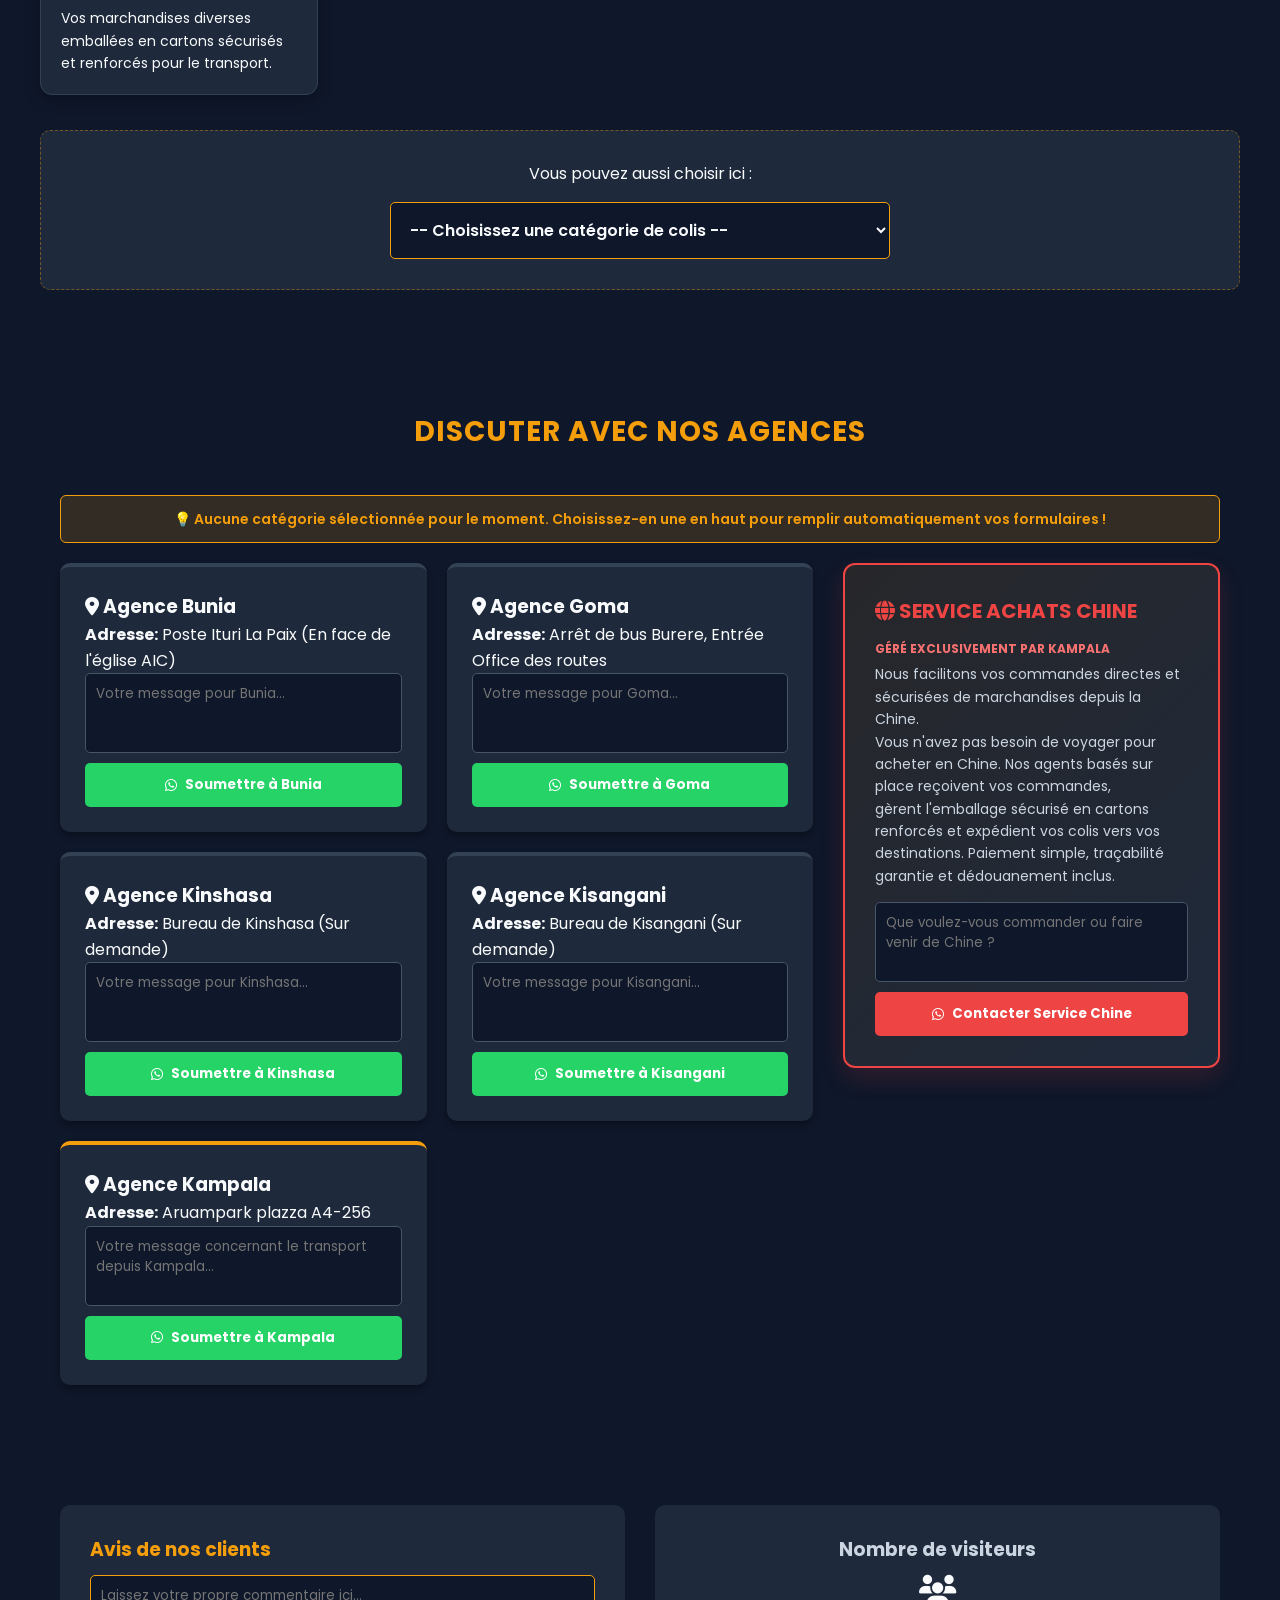
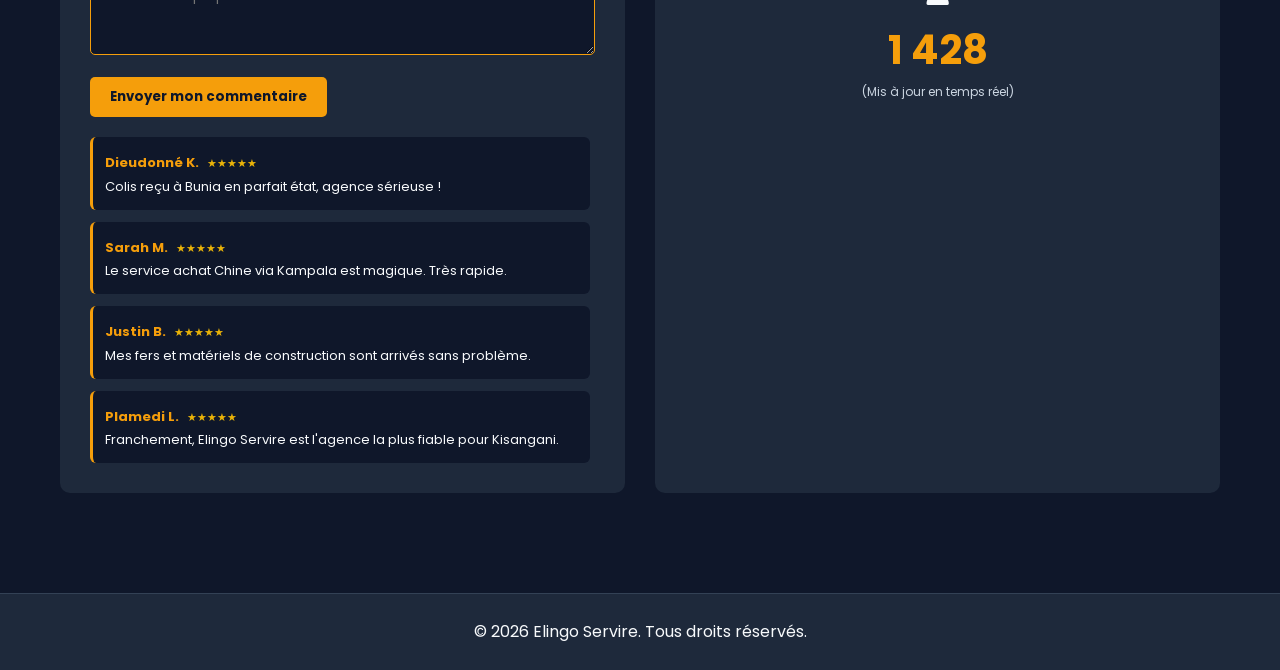
==== commit 7b2859c3: "Update index.html" ====
--- a/index.html
+++ b/index.html
@@ -18,14 +18,14 @@
         </div>
         <nav>
             <ul>
-                <li><a href="#accueil">Accueil</a></li>
-                <li><a href="#apropos">À propos</a></li>
-                <li><a href="#categories">Marchandises</a></li>
-                <li><a href="#contact">Contact</a></li>
+                <li><a href="#accueil" data-key="nav-home">Accueil</a></li>
+                <li><a href="#apropos" data-key="nav-about">À propos</a></li>
+                <li><a href="#categories" data-key="nav-goods">Marchandises</a></li>
+                <li><a href="#contact" data-key="nav-contact">Contact</a></li>
             </ul>
         </nav>
         <div class="lang-switch">
-            <select>
+            <select id="lang-select" onchange="toggleLanguage(this.value)">
                 <option value="fr">Français (FR)</option>
                 <option value="en">English (EN)</option>
             </select>
@@ -39,16 +39,16 @@
     </section>
 
     <section id="apropos" class="section">
-        <h2 class="section-title">À Propos de Nous</h2>
+        <h2 class="section-title" data-key="about-title">À Propos de Nous</h2>
         <div class="about-box">
-            <p>"Chez Elingo Servire, nous transformons la distance en proximité. Nous sommes une agence de transport et de logistique dédiée à l'excellence, offering des solutions d'expédition fiables, rapides et sécurisées pour tous vos colis et marchandises ."</p>
-            <span class="founder">Fondateur : Monsieur Elie Musingo</span>
+            <p id="about-text">"Chez Elingo Servire, nous transformons la distance en proximité. Nous sommes une agence de transport et de logistique dédiée à l'excellence, offrant des solutions d'expédition fiables, rapides et sécurisées pour tous vos colis et marchandises ."</p>
+            <span class="founder"><span data-key="about-founder">Fondateur</span> : Monsieur Elie Musingo</span>
         </div>
     </section>
 
     <section id="categories" class="categories-section">
-        <h2>Nos Catégories de Colis Admissibles</h2>
-        <p class="section-subtitle">Découvrez les types de marchandises que nous transportons en toute sécurité depuis la Chine.</p>
+        <h2 data-key="goods-title">Nos Catégories de Colis Admissibles</h2>
+        <p class="section-subtitle" data-key="goods-subtitle">Découvrez les types de marchandises que nous transportons en toute sécurité depuis la Chine.</p>
 
         <div class="categories-grid">
             
@@ -57,9 +57,9 @@
                     <img src="https://images.unsplash.com/photo-1511707171634-5f897ff02aa9?auto=format&fit=crop&q=80&w=500" alt="Objets Électroniques et Consoles">
                 </div>
                 <div class="category-content">
-                    <h3>Objets Électroniques</h3>
-                    <p>Téléphones, ordinateurs, accessoires et consoles de jeux (ex: Play 5).</p>
-                    <span class="warning-tag">⚠️ Hors Téléviseurs!!</span>
+                    <h3 data-key="card1-title">Objets Électroniques</h3>
+                    <p data-key="card1-desc">Téléphones, ordinateurs, accessoires et consoles de jeux (ex: Play 5).</p>
+                    <span class="warning-tag" data-key="card1-warn">⚠️ Hors Téléviseurs!!</span>
                 </div>
             </div>
 
@@ -68,8 +68,8 @@
                     <img src="https://images.unsplash.com/photo-1567538096630-e0c55bd6374c?auto=format&fit=crop&q=80&w=500" alt="Articles et chaises en Plastique">
                 </div>
                 <div class="category-content">
-                    <h3>Articles en Plastique</h3>
-                    <p>Tous vos articles et mobiliers en plastique, y compris les chaises en plastique and tanks d'eau (citernes).</p>
+                    <h3 data-key="card2-title">Articles en Plastique</h3>
+                    <p data-key="card2-desc">Tous vos articles et mobiliers en plastique, y compris les chaises en plastique and tanks d'eau (citernes).</p>
                 </div>
             </div>
 
@@ -78,8 +78,8 @@
                     <img src="https://images.unsplash.com/photo-1489987707025-afc232f7ea0f?auto=format&fit=crop&q=80&w=500" alt="Vêtements et Textiles">
                 </div>
                 <div class="category-content">
-                    <h3>Vêtements &amp; Textile</h3>
-                    <p>Habillement, tissus, chaussures et accessoires de mode pour vos boutiques.</p>
+                    <h3 data-key="card3-title">Vêtements &amp; Textile</h3>
+                    <p data-key="card3-desc">Habillement, tissus, chaussures et accessoires de mode pour vos boutiques.</p>
                 </div>
             </div>
 
@@ -88,8 +88,8 @@
                     <img src="https://images.unsplash.com/photo-1504307651254-35680f356dfd?auto=format&fit=crop&q=80&w=500" alt="Matériaux en Fer et Matériels de Construction">
                 </div>
                 <div class="category-content">
-                    <h3>Fer &amp; Matériels de Construction</h3>
-                    <p>Articles de quincaillerie, outils, fers, tubes métalliques et autres matériaux de construction.</p>
+                    <h3 data-key="card4-title">Fer &amp; Matériels de Construction</h3>
+                    <p data-key="card4-desc">Articles de quincaillerie, outils, fers, tubes métalliques et autres matériaux de construction.</p>
                 </div>
             </div>
 
@@ -98,30 +98,30 @@
                     <img src="https://images.unsplash.com/photo-1566576721346-d4a3b4eaeb55?auto=format&fit=crop&q=80&w=500" alt="Cartons de Marchandises Diverses">
                 </div>
                 <div class="category-content">
-                    <h3>Cartons de Marchandises</h3>
-                    <p>Vos marchandises diverses emballées en cartons sécurisés et renforcés pour le transport.</p>
+                    <h3 data-key="card5-title">Cartons de Marchandises</h3>
+                    <p data-key="card5-desc">Vos marchandises diverses emballées en cartons sécurisés et renforcés pour le transport.</p>
                 </div>
             </div>
 
         </div>
 
         <div class="category-selection">
-            <p>Vous pouvez aussi choisir ici :</p>
+            <p data-key="dropdown-label">Vous pouvez aussi choisir ici :</p>
             <select id="main-dropdown" onchange="selectCategory(this.value)">
-                <option value="">-- Choisissez une catégorie de colis --</option>
-                <option value="Appareils Électroniques (Sauf Télévisions)">Appareils Électroniques (Sauf Télévisions)</option>
-                <option value="Articles en Plastique">Articles en Plastique</option>
-                <option value="Vêtements et Textiles">Vêtements et Textiles</option>
-                <option value="Fer & Matériels de Construction">Fer & Matériels de Construction</option>
-                <option value="Cartons de Marchandises">Cartons de Marchandises Diverses</option>
+                <option value="" id="opt-default">-- Choisissez une catégorie de colis --</option>
+                <option value="Appareils Électroniques (Sauf Télévisions)" id="opt-1">Appareils Électroniques (Sauf Télévisions)</option>
+                <option value="Articles en Plastique" id="opt-2">Articles en Plastique</option>
+                <option value="Vêtements et Textiles" id="opt-3">Vêtements et Textiles</option>
+                <option value="Fer & Matériels de Construction" id="opt-4">Fer & Matériels de Construction</option>
+                <option value="Cartons de Marchandises" id="opt-5">Cartons de Marchandises Diverses</option>
             </select>
         </div>
     </section>
 
     <section id="contact" class="section">
-        <h2 class="section-title">Discuter avec nos Agences</h2>
+        <h2 class="section-title" data-key="contact-title">Discuter avec nos Agences</h2>
         
-        <div class="selection-alert" id="alert-statut">
+        <div class="selection-alert" id="alert-statut" data-key="alert-empty">
             💡 Aucune catégorie sélectionnée pour le moment. Choisissez-en une en haut pour remplir automatiquement vos formulaires !
         </div>
 
@@ -131,52 +131,52 @@
                 <div class="agencies-grid">
                     
                     <div class="agency-card">
-                        <h3><i class="fa-solid fa-location-dot"></i> Agence Bunia</h3>
+                        <h3><i class="fa-solid fa-location-dot"></i> <span data-key="agency-bunia">Agence Bunia</span></h3>
                         <p><strong>Adresse:</strong> Poste Ituri La Paix (En face de l'église AIC)</p>
                         <div class="wa-form">
                             <input type="hidden" id="num-bunia" value="+243813342215">
                             <textarea id="msg-bunia" placeholder="Votre message pour Bunia..."></textarea>
-                            <button class="btn-wa" onclick="sendWA('num-bunia', 'msg-bunia')"><i class="fa-brands fa-whatsapp"></i> Soumettre à Bunia</button>
+                            <button class="btn-wa" onclick="sendWA('num-bunia', 'msg-bunia')"><i class="fa-brands fa-whatsapp"></i> <span data-key="btn-submit-bunia">Soumettre à Bunia</span></button>
                         </div>
                     </div>
 
                     <div class="agency-card">
-                        <h3><i class="fa-solid fa-location-dot"></i> Agence Goma</h3>
+                        <h3><i class="fa-solid fa-location-dot"></i> <span data-key="agency-goma">Agence Goma</span></h3>
                         <p><strong>Adresse:</strong> Arrêt de bus Burere, Entrée Office des routes</p>
                         <div class="wa-form">
                             <input type="hidden" id="num-goma" value="+243818542655">
                             <textarea id="msg-goma" placeholder="Votre message pour Goma..."></textarea>
-                            <button class="btn-wa" onclick="sendWA('num-goma', 'msg-goma')"><i class="fa-brands fa-whatsapp"></i> Soumettre à Goma</button>
+                            <button class="btn-wa" onclick="sendWA('num-goma', 'msg-goma')"><i class="fa-brands fa-whatsapp"></i> <span data-key="btn-submit-goma">Soumettre à Goma</span></button>
                         </div>
                     </div>
 
                     <div class="agency-card">
-                        <h3><i class="fa-solid fa-location-dot"></i> Agence Kinshasa</h3>
+                        <h3><i class="fa-solid fa-location-dot"></i> <span data-key="agency-kin">Agence Kinshasa</span></h3>
                         <p><strong>Adresse:</strong> Bureau de Kinshasa (Sur demande)</p>
                         <div class="wa-form">
                             <input type="hidden" id="num-kin" value="+243971834538">
                             <textarea id="msg-kin" placeholder="Votre message pour Kinshasa..."></textarea>
-                            <button class="btn-wa" onclick="sendWA('num-kin', 'msg-kin')"><i class="fa-brands fa-whatsapp"></i> Soumettre à Kinshasa</button>
+                            <button class="btn-wa" onclick="sendWA('num-kin', 'msg-kin')"><i class="fa-brands fa-whatsapp"></i> <span data-key="btn-submit-kin">Soumettre à Kinshasa</span></button>
                         </div>
                     </div>
 
                     <div class="agency-card">
-                        <h3><i class="fa-solid fa-location-dot"></i> Agence Kisangani</h3>
+                        <h3><i class="fa-solid fa-location-dot"></i> <span data-key="agency-kis">Agence Kisangani</span></h3>
                         <p><strong>Adresse:</strong> Bureau de Kisangani (Sur demande)</p>
                         <div class="wa-form">
                             <input type="hidden" id="num-kis" value="+243813671477">
                             <textarea id="msg-kis" placeholder="Votre message pour Kisangani..."></textarea>
-                            <button class="btn-wa" onclick="sendWA('num-kis', 'msg-kis')"><i class="fa-brands fa-whatsapp"></i> Soumettre à Kisangani</button>
+                            <button class="btn-wa" onclick="sendWA('num-kis', 'msg-kis')"><i class="fa-brands fa-whatsapp"></i> <span data-key="btn-submit-kis">Soumettre à Kisangani</span></button>
                         </div>
                     </div>
 
                     <div class="agency-card kampala">
-                        <h3><i class="fa-solid fa-location-dot"></i> Agence Kampala</h3>
+                        <h3><i class="fa-solid fa-location-dot"></i> <span data-key="agency-kampala">Agence Kampala</span></h3>
                         <p><strong>Adresse:</strong> Aruampark plazza A4-256</p>
                         <div class="wa-form">
                             <input type="hidden" id="num-kampala" value="+256740598427">
                             <textarea id="msg-kampala" placeholder="Votre message concernant le transport depuis Kampala..."></textarea>
-                            <button class="btn-wa" onclick="sendWA('num-kampala', 'msg-kampala')"><i class="fa-brands fa-whatsapp"></i> Soumettre à Kampala</button>
+                            <button class="btn-wa" onclick="sendWA('num-kampala', 'msg-kampala')"><i class="fa-brands fa-whatsapp"></i> <span data-key="btn-submit-kampala">Soumettre à Kampala</span></button>
                         </div>
                     </div>
 
@@ -185,17 +185,13 @@
 
             <div class="right-china-exclusive">
                 <div class="china-card">
-                    <h3><i class="fa-solid fa-globe"></i> Service Achats Chine</h3>
-                    <p style="color: #f87171; font-weight: bold; font-size: 12px; margin-bottom: 5px;">GÉRÉ EXCLUSIVEMENT PAR KAMPALA</p>
-                    <p>Nous facilitons vos commandes directes et sécurisées de marchandises depuis la Chine.<br>
-                       Vous n'avez pas besoin de voyager pour acheter en Chine. Nos agents basés sur place reçoivent vos commandes,<br>
-                       gèrent l'emballage sécurisé en cartons renforcés et expédient vos colis vers vos destinations.
-                       Paiement simple, traçabilité garantie et dédouanement inclus.
-                    </p>
+                    <h3 data-key="china-title"><i class="fa-solid fa-globe"></i> Service Achats Chine</h3>
+                    <p style="color: #f87171; font-weight: bold; font-size: 12px; margin-bottom: 5px;" data-key="china-sub">GÉRÉ EXCLUSIVEMENT PAR KAMPALA</p>
+                    <p id="china-desc">Nous facilitons vos commandes directes et sécurisées de marchandises depuis la Chine.<br>Vous n'avez pas besoin de voyager pour acheter en Chine. Nos agents basés sur place reçoivent vos commandes,<br>gèrent l'emballage sécurisé en cartons renforcés et expédient vos colis vers vos destinations. Paiement simple, traçabilité garantie et dédouanement inclus.</p>
                     <div class="wa-form">
-                        <input type="hidden" id="num-chine" value="+256746023562">
+                        <input type="hidden" id="num-chine" value="+256740598427">
                         <textarea id="msg-chine" placeholder="Que voulez-vous commander ou faire venir de Chine ?"></textarea>
-                        <button class="btn-wa" style="background: #ef4444;" onclick="sendWA('num-chine', 'msg-chine')"><i class="fa-brands fa-whatsapp"></i> Contacter Service Chine</button>
+                        <button class="btn-wa" style="background: #ef4444;" onclick="sendWA('num-chine', 'msg-chine')"><i class="fa-brands fa-whatsapp"></i> <span data-key="btn-submit-china">Contacter Service Chine</span></button>
                     </div>
                 </div>
             </div>
@@ -205,60 +201,186 @@
 
     <section class="section interaction-section">
         <div class="comments">
-            <h3 style="color:var(--accent); margin-bottom: 10px;">Avis de nos clients</h3>
+            <h3 style="color:var(--accent); margin-bottom: 10px;" data-key="reviews-title">Avis de nos clients</h3>
             <textarea id="user-new-comment" placeholder="Laissez votre propre commentaire ici..."></textarea>
-            <button class="btn-submit" onclick="addUserComment()">Envoyer mon commentaire</button>
+            <button class="btn-submit" onclick="addUserComment()" data-key="btn-comment">Envoyer mon commentaire</button>
             
             <div class="comments-list" id="box-comments">
                 <div class="comment-item"><span class="user">Dieudonné K.</span><span class="stars">★★★★★</span><p class="text">Colis reçu à Bunia en parfait état, agence sérieuse !</p></div>
                 <div class="comment-item"><span class="user">Sarah M.</span><span class="stars">★★★★★</span><p class="text">Le service achat Chine via Kampala est magique. Très rapide.</p></div>
                 <div class="comment-item"><span class="user">Justin B.</span><span class="stars">★★★★★</span><p class="text">Mes fers et matériels de construction sont arrivés sans problème.</p></div>
                 <div class="comment-item"><span class="user">Plamedi L.</span><span class="stars">★★★★★</span><p class="text">Franchement, Elingo Servire est l'agence la plus fiable pour Kisangani.</p></div>
-                <div class="comment-item"><span class="user">Gloire M.</span><span class="stars">★★★★★</span><p class="text">Expédition rapide par bus, suivi au top via WhatsApp.</p></div>
-                <div class="comment-item"><span class="user">Ester N.</span><span class="stars">★★★★★</span><p class="text">Mes cartons de marchandises de Kinshasa sont arrivés à temps.</p></div>
-                <div class="comment-item"><span class="user">Moïse T.</span><span class="stars">★★★★★</span><p class="text">Excellent service client à Bunia, très accueillants en face de l'église AIC.</p></div>
-                <div class="comment-item"><span class="user">Anny B.</span><span class="stars">★★★★★</span><p class="text">Les vêtements commandés en gros sont arrivés bien emballés.</p></div>
-                <div class="comment-item"><span class="user">Christian K.</span><span class="stars">★★★★★</span><p class="text">Aucune casse sur mes articles en plastique, je recommande à 100%.</p></div>
-                <div class="comment-item"><span class="user">Papy L.</span><span class="stars">★★★★★</span><p class="text">Mon iPhone est arrivé en sécurité, l'électronique est très bien gérée.</p></div>
-                <div class="comment-item"><span class="user">Rachel Z.</span><span class="stars">★★★★★</span><p class="text">Les prix de transport depuis Kampala sont très compétitifs.</p></div>
-                <div class="comment-item"><span class="user">Jonathan M.</span><span class="stars">★★★★★</span><p class="text">Le bureau de Goma à l'entrée Office des routes est très pro.</p></div>
-                <div class="comment-item"><span class="user">Dorcas K.</span><span class="stars">★★★★★</span><p class="text">Toujours satisfaite de mes expéditions mensuelles avec eux.</p></div>
-                <div class="comment-item"><span class="user">Patrick S.</span><span class="stars">★★★★★</span><p class="text">Achat sécurisé en Chine, merci à l'équipe de Kampala pour la gestion.</p></div>
-                <div class="comment-item"><span class="user">Grace W.</span><span class="stars">★★★★★</span><p class="text">Rapidité, sécurité et transparence. Rien à dire.</p></div>
-                <div class="comment-item"><span class="user">Samuel L.</span><span class="stars">★★★★★</span><p class="text">Mes gros colis en carton sont arrivés intacts à Kisangani.</p></div>
-                <div class="comment-item"><span class="user">Nathalie M.</span><span class="stars">★★★★★</span><p class="text">La communication par WhatsApp est directe et instantanée.</p></div>
-                <div class="comment-item"><span class="user">David O.</span><span class="stars">★★★★★</span><p class="text">Fidèle client depuis un moment, jamais déçu par Elingo Servire.</p></div>
-                <div class="comment-item"><span class="user">Merci J.</span><span class="stars">★★★★★</span><p class="text">Le chargement par bateau arrive exactement à la date prévue.</p></div>
-                <div class="comment-item"><span class="user">Isaac T.</span><span class="stars">★★★★★</span><p class="text">Meilleure agence de logistique pour expédier vers l'Ituri !</p></div>
             </div>
         </div>
         
         <div class="stats" style="text-align: center;">
-            <h3 style="color:var(--text-muted);">Nombre de visiteurs</h3>
+            <h3 style="color:var(--text-muted);" data-key="stats-title">Nombre de visiteurs</h3>
             <i class="fa-solid fa-users" style="font-size: 30px; margin-top: 10px;"></i>
             <span class="counter" id="visitor-count">1 428</span>
-            <p style="font-size: 12px; color: var(--text-muted);">(Mis à jour en temps réel)</p>
+            <p style="font-size: 12px; color: var(--text-muted);" data-key="stats-sub">(Mis à jour en temps réel)</p>
         </div>
     </section>
 
     <footer>
-        <p>&copy; 2026 Elingo Servire. Tous droits réservés.</p>
+        <p>&copy; 2026 Elingo Servire. <span data-key="footer-rights">Tous droits réservés.</span></p>
     </footer>
 
     <script>
-        // Fonction déclenchée lors de la sélection d'une marchandise dans la liste
+        // Variable globale pour suivre la langue actuelle ('fr' par défaut)
+        let currentLang = 'fr';
+
+        // DICTIONNAIRE DES TRADUCTIONS (Français / English)
+        const translations = {
+            fr: {
+                "nav-home": "Accueil",
+                "nav-about": "À propos",
+                "nav-goods": "Marchandises",
+                "nav-contact": "Contact",
+                "about-title": "À Propos de Nous",
+                "about-text": '"Chez Elingo Servire, nous transformons la distance en proximité. Nous sommes une agence de transport et de logistique dédiée à l\'excellence, offrant des solutions d\'expédition fiables, rapides et sécurisées pour tous vos colis et marchandises ."',
+                "about-founder": "Fondateur",
+                "goods-title": "Nos Catégories de Colis Admissibles",
+                "goods-subtitle": "Découvrez les types de marchandises que nous transportons en toute sécurité depuis la Chine.",
+                "card1-title": "Objets Électroniques",
+                "card1-desc": "Téléphones, ordinateurs, accessoires et consoles de jeux (ex: Play 5).",
+                "card1-warn": "⚠️ Hors Téléviseurs!!",
+                "card2-title": "Articles en Plastique",
+                "card2-desc": "Tous vos articles et mobiliers en plastique, y compris les chaises en plastique and tanks d'eau (citernes).",
+                "card3-title": "Vêtements & Textile",
+                "card3-desc": "Habillement, tissus, chaussures et accessoires de mode pour vos boutiques.",
+                "card4-title": "Fer & Matériels de Construction",
+                "card4-desc": "Articles de quincaillerie, outils, fers, tubes métalliques et autres matériaux de construction.",
+                "card5-title": "Cartons de Marchandises",
+                "card5-desc": "Vos marchandises diverses emballées en cartons sécurisés et renforcés pour le transport.",
+                "dropdown-label": "Vous pouvez aussi choisir ici :",
+                "opt-default": "-- Choisissez une catégorie de colis --",
+                "contact-title": "Discuter avec nos Agences",
+                "alert-empty": "💡 Aucune catégorie sélectionnée pour le moment. Choisissez-en une en haut pour remplir automatiquement vos formulaires !",
+                "agency-bunia": "Agence Bunia", "agency-goma": "Agence Goma", "agency-kin": "Agence Kinshasa", "agency-kis": "Agence Kisangani", "agency-kampala": "Agence Kampala",
+                "btn-submit-bunia": "Soumettre à Bunia", "btn-submit-goma": "Soumettre à Goma", "btn-submit-kin": "Soumettre à Kinshasa", "btn-submit-kis": "Soumettre à Kisangani", "btn-submit-kampala": "Soumettre à Kampala",
+                "china-title": "Service Achats Chine",
+                "china-sub": "GÉRÉ EXCLUSIVEMENT PAR KAMPALA",
+                "china-desc": "Nous facilitons vos commandes directes et sécurisées de marchandises depuis la Chine. Vous n'avez pas besoin de voyager pour acheter en Chine. Nos agents basés sur place reçoivent vos commandes, gèrent l'emballage sécurisé en cartons renforcés et expédient vos colis vers vos destinations. Paiement simple, traçabilité garantie et dédouanement inclus.",
+                "btn-submit-china": "Contacter Service Chine",
+                "reviews-title": "Avis de nos clients",
+                "btn-comment": "Envoyer mon commentaire",
+                "stats-title": "Nombre de visiteurs",
+                "stats-sub": "(Mis à jour en temps réel)",
+                "footer-rights": "Tous droits réservés."
+            },
+            en: {
+                "nav-home": "Home",
+                "nav-about": "About Us",
+                "nav-goods": "Cargo Types",
+                "nav-contact": "Contact Us",
+                "about-title": "About Us",
+                "about-text": '"At Elingo Servire, we turn distance into proximity. We are a transport and logistics agency dedicated to excellence, offering reliable, fast, and secure shipping solutions for all your packages and goods."',
+                "about-founder": "Founder",
+                "goods-title": "Our Eligible Cargo Categories",
+                "goods-subtitle": "Discover the types of goods we safely transport from China.",
+                "card1-title": "Electronic Items",
+                "card1-desc": "Phones, computers, accessories, and gaming consoles (e.g., Play 5).",
+                "card1-warn": "⚠️ Excluding Televisions!!",
+                "card2-title": "Plastic Goods",
+                "card2-desc": "All your plastic items and furniture, including plastic chairs and water tanks (cisterns).",
+                "card3-title": "Clothing & Textiles",
+                "card3-desc": "Clothing, fabrics, shoes, and fashion accessories for your shops.",
+                "card4-title": "Iron & Construction Materials",
+                "card4-desc": "Hardware items, tools, iron, metal tubes, and other building materials.",
+                "card5-title": "Boxed Cargo",
+                "card5-desc": "Your diverse merchandise packed in secure and reinforced boxes for transport.",
+                "dropdown-label": "You can also choose here:",
+                "opt-default": "-- Choose a package category --",
+                "contact-title": "Chat with Our Agencies",
+                "alert-empty": "💡 No category selected yet. Choose one above to automatically fill your forms!",
+                "agency-bunia": "Bunia Office", "agency-goma": "Goma Office", "agency-kin": "Kinshasa Office", "agency-kis": "Kisangani Office", "agency-kampala": "Kampala Office",
+                "btn-submit-bunia": "Submit to Bunia", "btn-submit-goma": "Submit to Goma", "btn-submit-kin": "Submit to Kinshasa", "btn-submit-kis": "Submit to Kisangani", "btn-submit-kampala": "Submit to Kampala",
+                "china-title": "China Purchasing Service",
+                "china-sub": "MANAGED EXCLUSIVELY BY KAMPALA",
+                "china-desc": "We facilitate your direct and secure orders of goods from China. You do not need to travel to buy from China. Our on-site agents receive your orders, manage secure packaging in reinforced boxes, and ship your packages to your destinations. Simple payment, guaranteed tracking, and customs clearance included.",
+                "btn-submit-china": "Contact China Service",
+                "reviews-title": "Customer Reviews",
+                "btn-comment": "Send my review",
+                "stats-title": "Number of visitors",
+                "stats-sub": "(Updated in real time)",
+                "footer-rights": "All rights reserved."
+            }
+        };
+
+        // FONCTION MAÎTRESSE : Alerte et change les textes selon la langue choisie
+        function toggleLanguage(lang) {
+            currentLang = lang; // Met à jour la langue active
+
+            // 1. Traduction de tous les éléments possédant l'attribut [data-key]
+            document.querySelectorAll('[data-key]').forEach(element => {
+                const key = element.getAttribute('data-key');
+                if (translations[lang][key]) {
+                    element.innerHTML = translations[lang][key];
+                }
+            });
+
+            // 2. Traduction des blocs de texte longs spécifiques (ID)
+            document.getElementById('about-text').innerText = translations[lang]["about-text"];
+            document.getElementById('china-desc').innerText = translations[lang]["china-desc"];
+
+            // 3. Traduction des options du menu déroulant (Dropdown)
+            document.getElementById('opt-default').innerText = translations[lang]["opt-default"];
+            if(lang === 'en') {
+                document.getElementById('opt-1').innerText = "Electronic Devices (No TVs)";
+                document.getElementById('opt-2').innerText = "Plastic Products";
+                document.getElementById('opt-3').innerText = "Clothing and Textiles";
+                document.getElementById('opt-4').innerText = "Iron & Construction Materials";
+                document.getElementById('opt-5').innerText = "General Boxed Cargo";
+                
+                // Change les placeholders (textes d'arrière-plan dans les textareas)
+                document.getElementById('msg-bunia').placeholder = "Your message for Bunia...";
+                document.getElementById('msg-goma').placeholder = "Your message for Goma...";
+                document.getElementById('msg-kin').placeholder = "Your message for Kinshasa...";
+                document.getElementById('msg-kis').placeholder = "Your message for Kisangani...";
+                document.getElementById('msg-kampala').placeholder = "Your message regarding shipping from Kampala...";
+                document.getElementById('msg-chine').placeholder = "What would you like to order from China?";
+                document.getElementById('user-new-comment').placeholder = "Leave your own review here...";
+            } else {
+                document.getElementById('opt-1').innerText = "Appareils Électroniques (Sauf Télévisions)";
+                document.getElementById('opt-2').innerText = "Articles en Plastique";
+                document.getElementById('opt-3').innerText = "Vêtements et Textiles";
+                document.getElementById('opt-4').innerText = "Fer & Matériels de Construction";
+                document.getElementById('opt-5').innerText = "Cartons de Marchandises Diverses";
+
+                document.getElementById('msg-bunia').placeholder = "Votre message pour Bunia...";
+                document.getElementById('msg-goma').placeholder = "Votre message pour Goma...";
+                document.getElementById('msg-kin').placeholder = "Votre message pour Kinshasa...";
+                document.getElementById('msg-kis').placeholder = "Votre message pour Kisangani...";
+                document.getElementById('msg-kampala').placeholder = "Votre message concernant le transport depuis Kampala...";
+                document.getElementById('msg-chine').placeholder = "Que voulez-vous commander ou faire venir de Chine ?";
+                document.getElementById('user-new-comment').placeholder = "Laissez votre propre commentaire ici...";
+            }
+
+            // Réinitialise le menu déroulant principal après un changement de langue
+            document.getElementById('main-dropdown').value = "";
+        }
+
+        // Fonction de sélection de catégorie (Gère le français et l'anglais)
         function selectCategory(categoryName) {
             if(!categoryName) return;
 
-            // 1. Change l'apparence et le texte de la boîte d'alerte pour confirmation
-            document.getElementById('alert-statut').innerHTML = "✅ Catégorie choisie : <strong>" + categoryName + "</strong>. Choisissez maintenant l'agence ci-dessous pour envoyer votre demande.";
-            document.getElementById('alert-statut').style.background = "rgba(37, 211, 102, 0.15)";
-            document.getElementById('alert-statut').style.borderColor = "#25D366";
-            document.getElementById('alert-statut').style.color = "#25D366";
-
-            // 2. Écrit automatiquement le texte pré-rempli dans les textareas des agences
-            var defaultText = "Bonjour Elingo Express, je souhaite expédier un colis de la catégorie : " + categoryName + ". Pouvez-vous me donner la procédure et les tarifs ?";
-            var chinaText = "Bonjour, je souhaite effectuer des achats en Chine concernant des articles de type : " + categoryName + ". Comment faire ?";
+            const alertBox = document.getElementById('alert-statut');
+            let defaultText = "";
+            let chinaText = "";
+
+            if(currentLang === 'en') {
+                alertBox.innerHTML = "✅ Category chosen: <strong>" + categoryName + "</strong>. Now select an agency below to send your request.";
+                alertBox.style.background = "rgba(37, 211, 102, 0.15)"; alertBox.style.borderColor = "#25D366"; alertBox.style.color = "#25D366";
+
+                defaultText = "Hello Elingo Express, I would like to ship a package in the category: " + categoryName + ". Could you provide me with procedures and rates?";
+                chinaText = "Hello, I want to make purchases in China regarding items of type: " + categoryName + ". How do I proceed?";
+            } else {
+                alertBox.innerHTML = "✅ Catégorie choisie : <strong>" + categoryName + "</strong>. Choisissez maintenant l'agence ci-dessous pour envoyer votre demande.";
+                alertBox.style.background = "rgba(37, 211, 102, 0.15)"; alertBox.style.borderColor = "#25D366"; alertBox.style.color = "#25D366";
+
+                defaultText = "Bonjour Elingo Express, je souhaite expédier un colis de la catégorie : " + categoryName + ". Pouvez-vous me donner la procédure et les tarifs ?";
+                chinaText = "Bonjour, je souhaite effectuer des achats en Chine concernant des articles de type : " + categoryName + ". Comment faire ?";
+            }
             
             document.getElementById('msg-bunia').value = defaultText;
             document.getElementById('msg-goma').value = defaultText;
@@ -267,50 +389,52 @@
             document.getElementById('msg-kampala').value = defaultText;
             document.getElementById('msg-chine').value = chinaText;
 
-            // 3. Redirige l'écran de l'utilisateur automatiquement vers les formulaires (scroll fluide)
             document.getElementById('contact').scrollIntoView({ behavior: 'smooth' });
         }
 
-        // Fonction pour ouvrir la discussion WhatsApp avec le message saisi
+        // Fonction d'ouverture de l'API WhatsApp
         function sendWA(idNumber, idMessage) {
             var phoneNumber = document.getElementById(idNumber).value;
             var message = document.getElementById(idMessage).value;
             
-            // Sécurité : évite l'envoi d'un message complètement vide
             if(message.trim() === "") {
-                alert("Veuillez d'abord choisir une catégorie d'article en haut ou écrire un message.");
+                const errorAlert = currentLang === 'en' ? "Please choose a category above or write a message first." : "Veuillez d'abord choisir une catégorie d'article en haut ou écrire un message.";
+                alert(errorAlert);
                 return;
             }
             
-            // Génération de l'URL API WhatsApp standard et ouverture dans un nouvel onglet
             var url = "https://wa.me/" + phoneNumber + "?text=" + encodeURIComponent(message);
             window.open(url, "_blank");
         }
 
-        // Ajoute un nouvel avis utilisateur en haut de la liste de manière instantanée
+        // Ajout dynamique de commentaire client
         function addUserComment() {
             var txt = document.getElementById('user-new-comment').value;
             if(txt.trim() === "") {
-                alert("Veuillez écrire un texte d'abord.");
+                const errorTxt = currentLang === 'en' ? "Please write some text first." : "Veuillez écrire un texte d'abord.";
+                alert(errorTxt);
                 return;
             }
             var container = document.getElementById('box-comments');
             var div = document.createElement('div');
             div.className = 'comment-item';
-            div.innerHTML = '<span class="user">Client Anonyme</span><span class="stars">★★★★★</span><p class="text">' + txt + '</p>';
-            
-            // insertBefore insère le commentaire au tout début (en haut)
+            
+            const userLabel = currentLang === 'en' ? "Anonymous Customer" : "Client Anonyme";
+            div.innerHTML = '<span class="user">' + userLabel + '</span><span class="stars">★★★★★</span><p class="text">' + txt + '</p>';
+            
             container.insertBefore(div, container.firstChild);
-            document.getElementById('user-new-comment').value = ""; // Vide le champ de texte
-            alert("Merci pour votre avis !");
+            document.getElementById('user-new-comment').value = "";
+            
+            const thanksTxt = currentLang === 'en' ? "Thank you for your review!" : "Merci pour votre avis !";
+            alert(thanksTxt);
         }
 
-        // Simulation de l'augmentation du compteur de visiteurs toutes les 5 secondes
+        // Compteur de visites simulé
         let count = 1428;
         setInterval(() => {
-            if(Math.random() > 0.7) { // 30% de chance d'ajouter un visiteur à chaque cycle
+            if(Math.random() > 0.7) {
                 count++;
-                document.getElementById('visitor-count').innerText = count.toLocaleString('fr-FR');
+                document.getElementById('visitor-count').innerText = count.toLocaleString(currentLang === 'en' ? 'en-US' : 'fr-FR');
             }
         }, 5000);
     </script>
